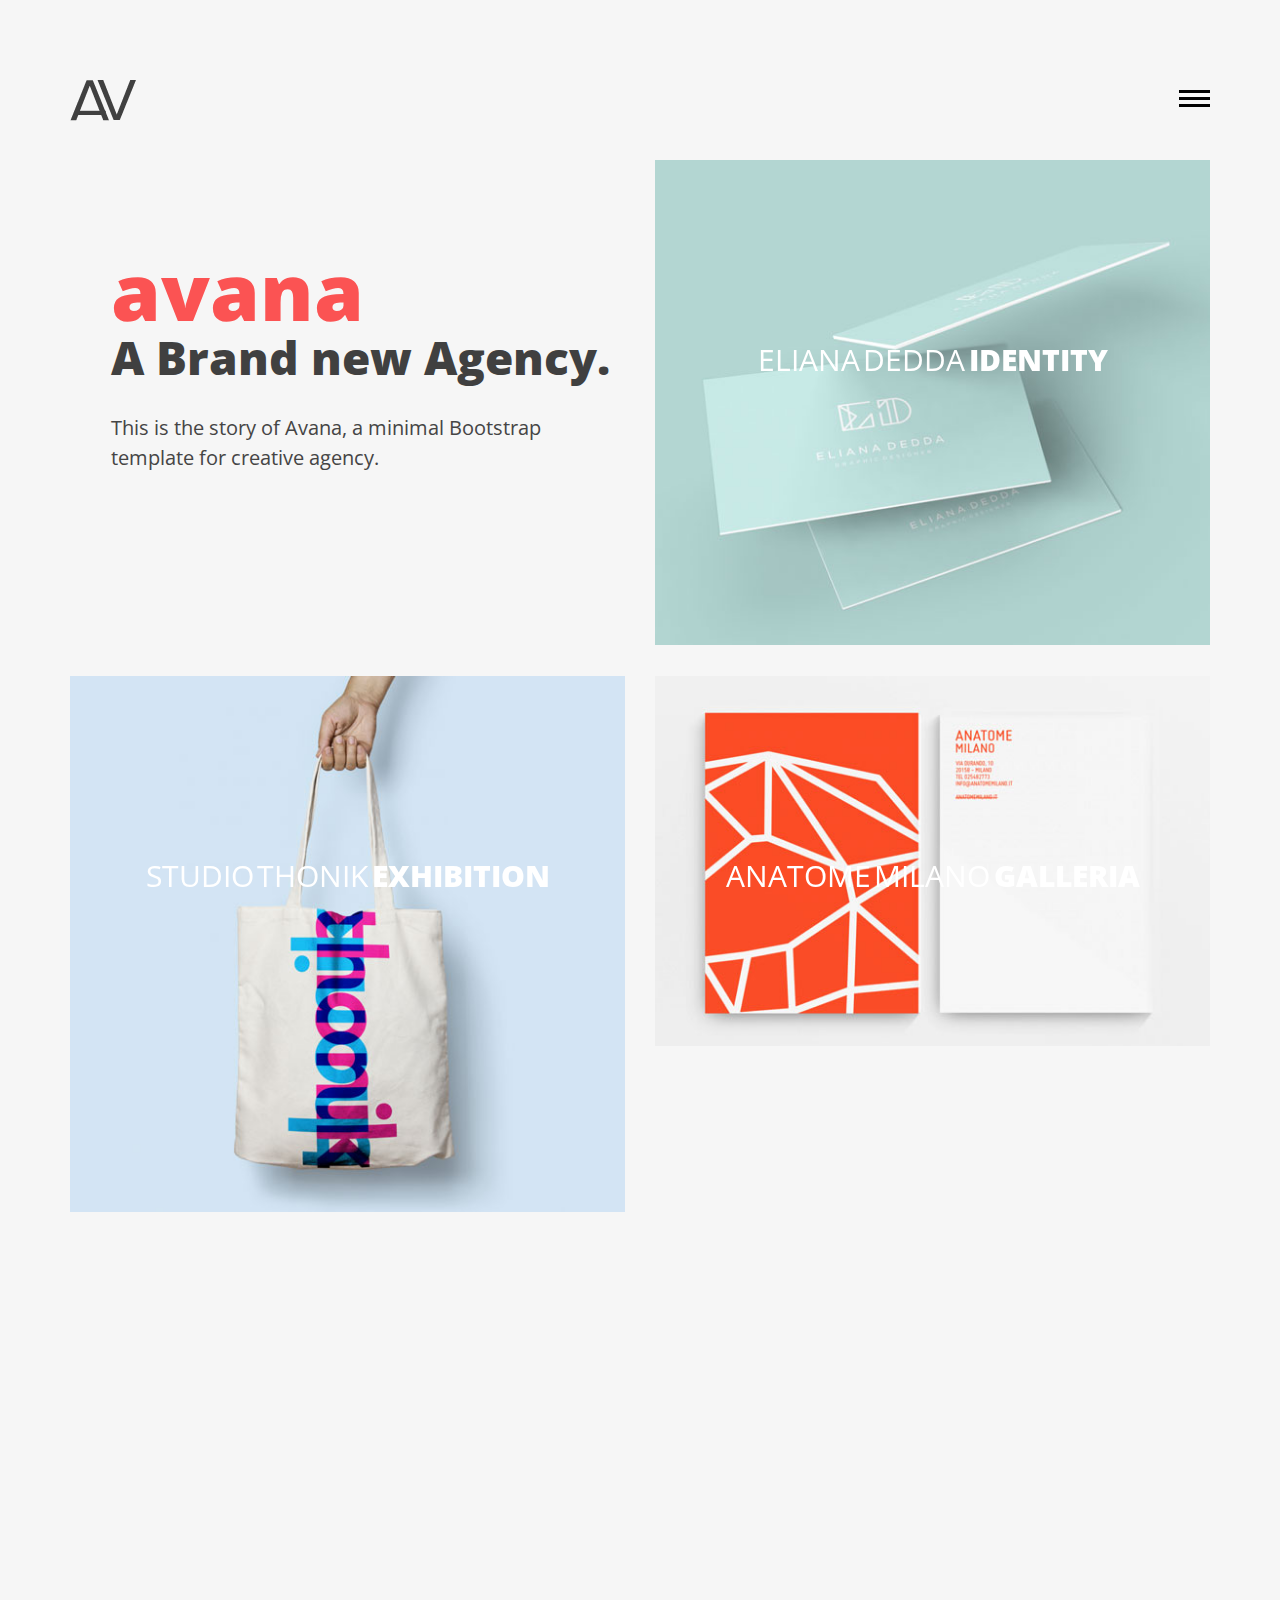
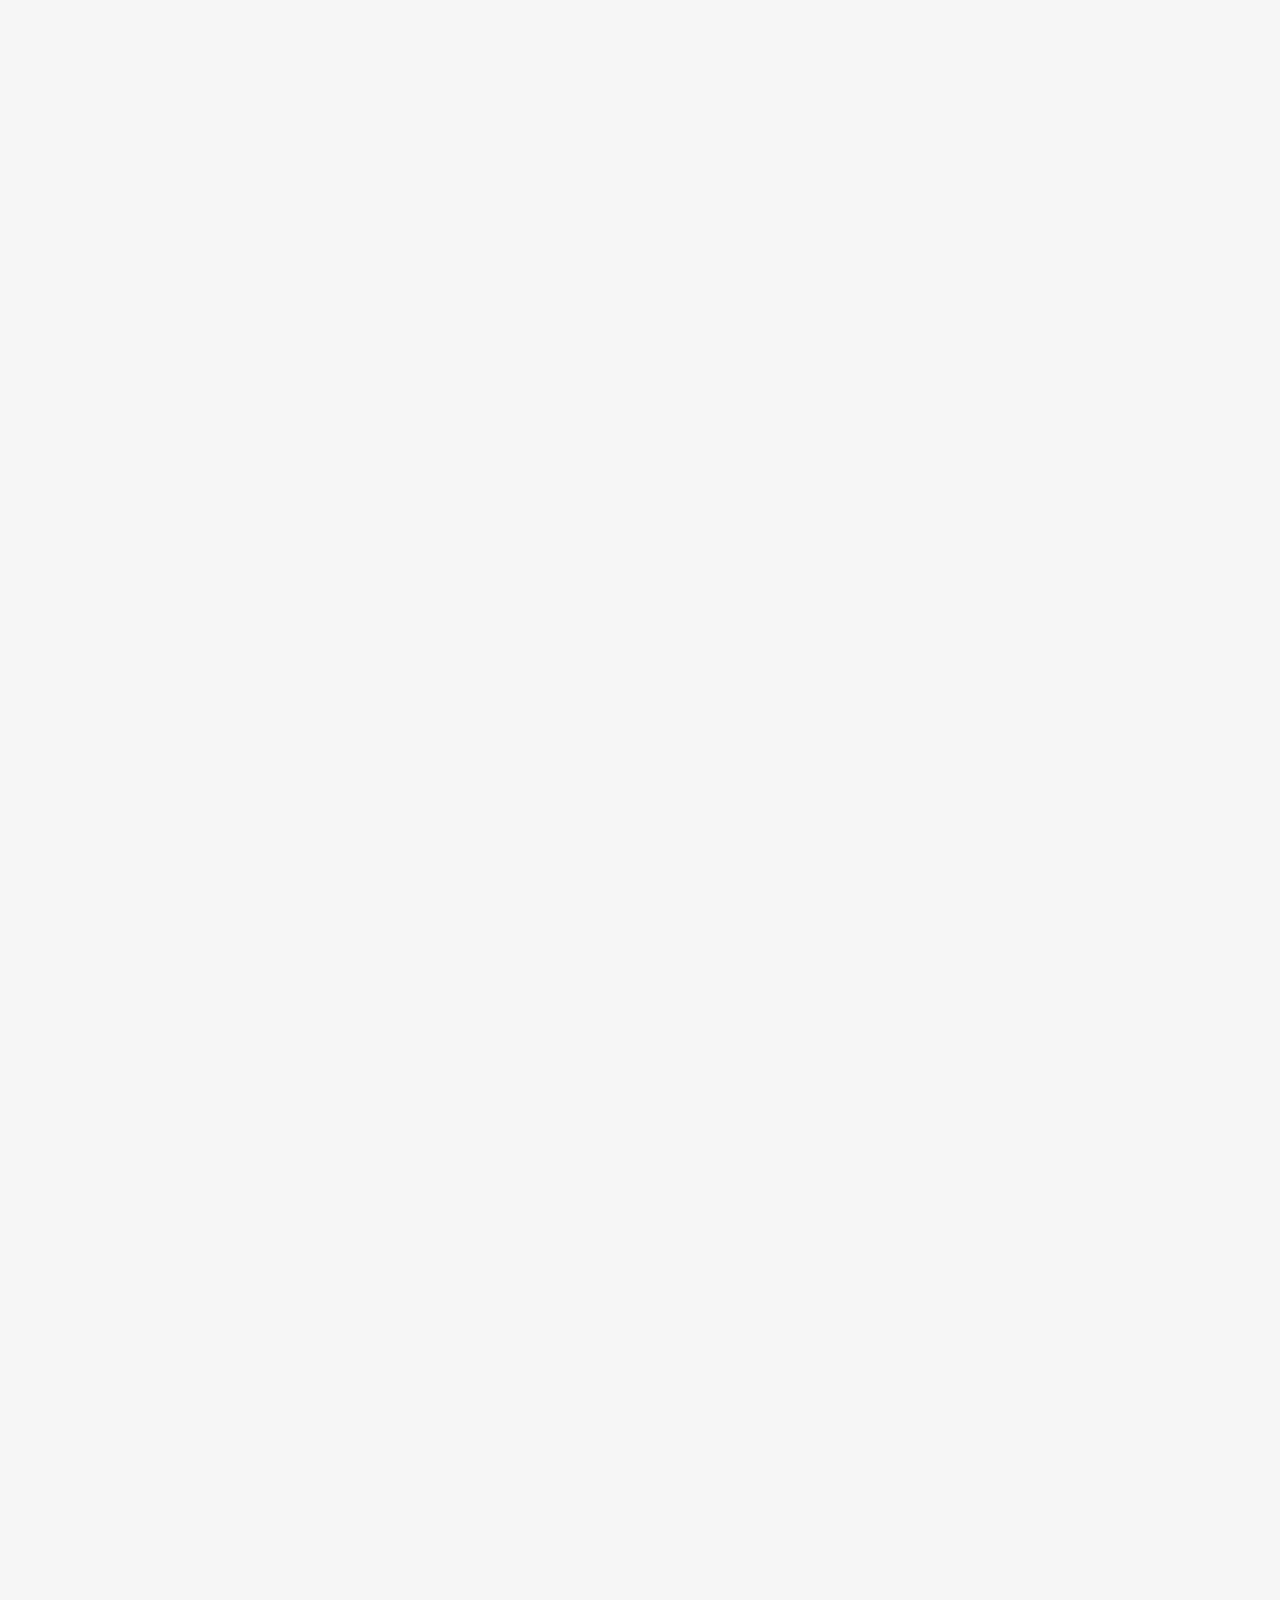
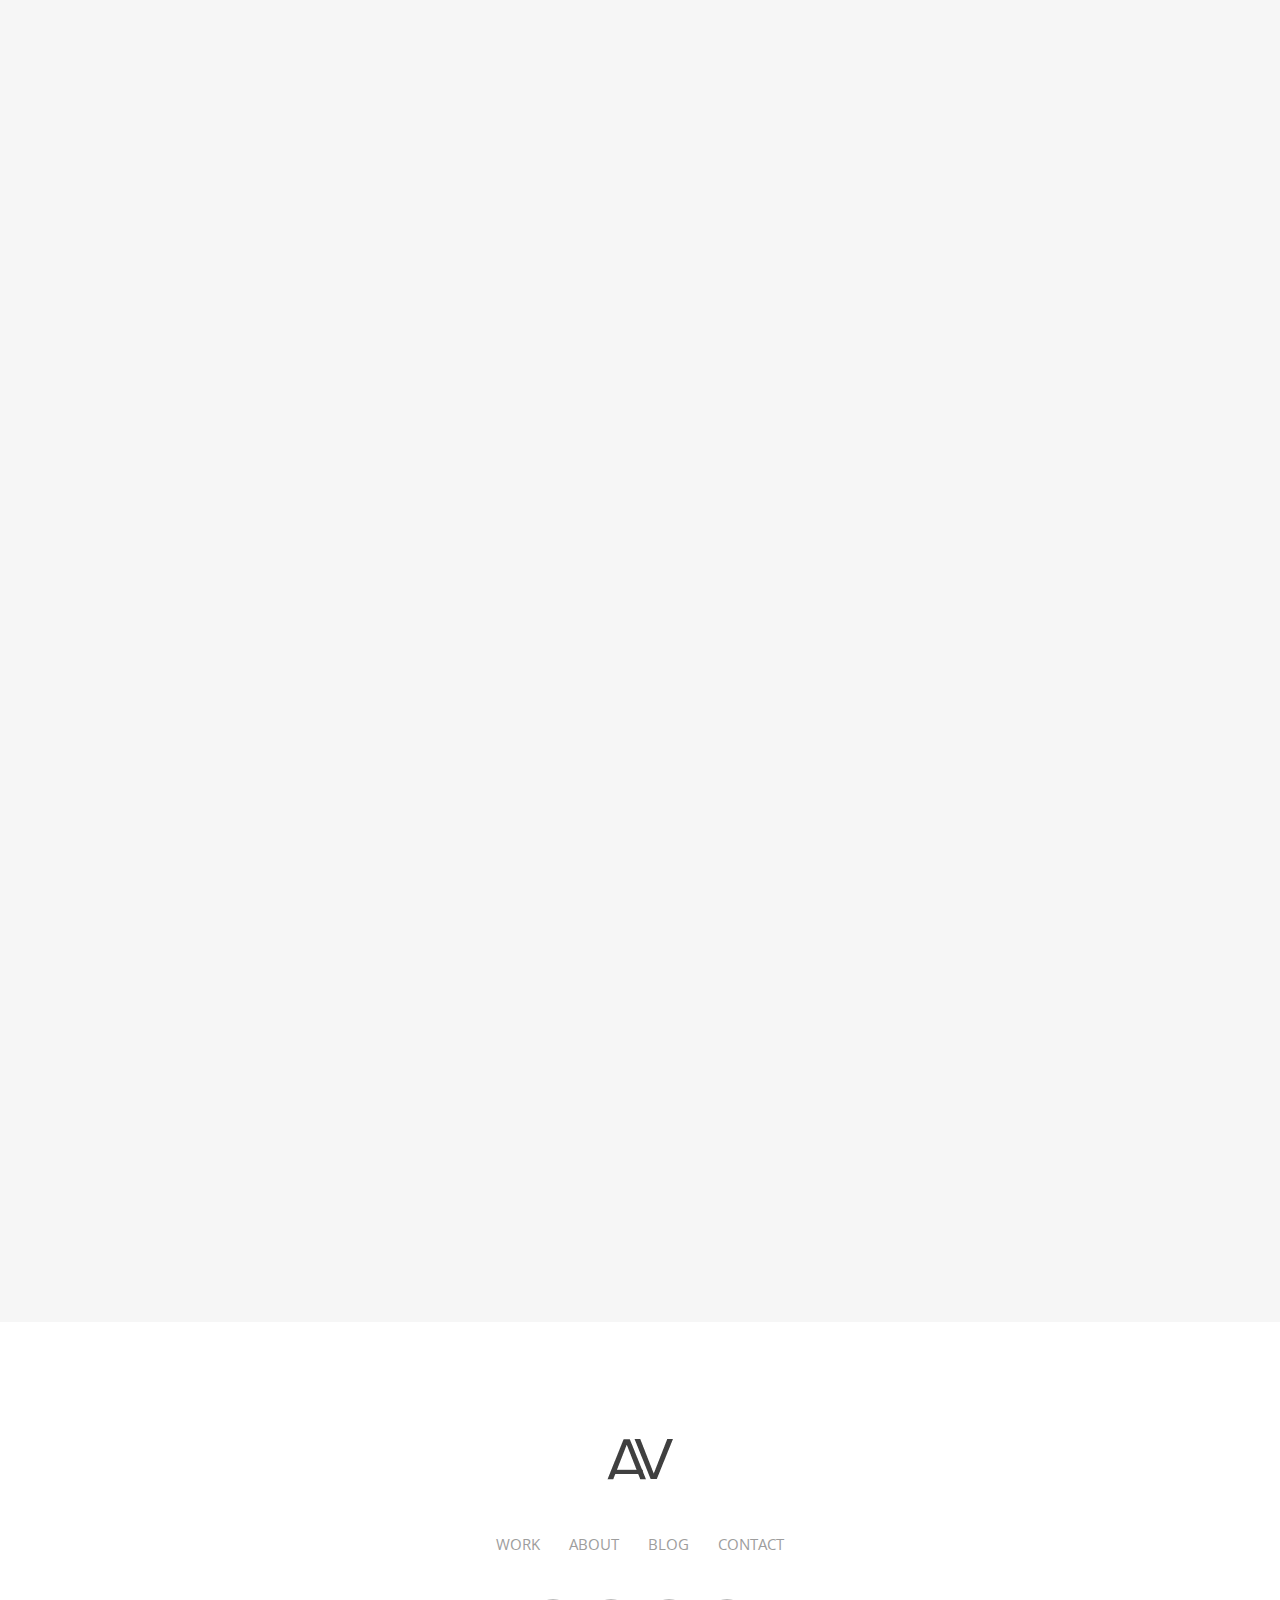
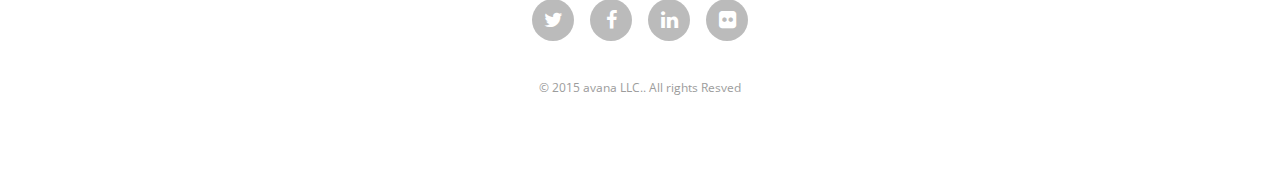
==== index.html @ 3d293314 "revamp step 1" ====
<!DOCTYPE HTML>

 <html>

    <head>

    	<meta name="viewport" content="width=device-width, initial-scale=1, maximum-scale=1" />

        <meta charset="utf-8">

        <!-- Description, Keywords and Author -->

        <meta name="description" content="">

        <meta name="author" content="">

        

        <title>:: avana LLC ::</title>

		<link rel="shortcut icon" href="images/favicon.ico" type="image/x-icon">



        <!-- style -->

        <link href="css/style.css" rel="stylesheet" type="text/css">

        <!-- style -->

        <!-- bootstrap -->

        <link href="css/bootstrap.min.css" rel="stylesheet" type="text/css">

        <!-- responsive -->

        <link href="css/responsive.css" rel="stylesheet" type="text/css">

        <!-- font-awesome -->

        <link href="css/font-awesome.min.css" rel="stylesheet" type="text/css">

        <!-- font-awesome -->

        <link href="css/effects/set2.css" rel="stylesheet" type="text/css">

        <link href="css/effects/normalize.css" rel="stylesheet" type="text/css">

        <link href="css/effects/component.css"  rel="stylesheet" type="text/css" >

	</head>



    <body>

    

    	<!-- header -->

        	<header role="header">

            	<div class="container">

                	<!-- logo -->

                    	<h1>

                        	<a href="index.html" title="Nikitha Koppu"><img src="images/logo.png" title="Nikitha Koppu" alt="Nikitha Koppu"/></a>

                        </h1>

                    <!-- logo -->

                    <!-- nav -->

                    <nav role="header-nav" class="navy">

                        <ul>

                            <li class="nav-active"><a href="index.html" title="Work">Work</a></li>

                            <li><a href="about.html" title="About">About</a></li>

                            <li><a href="blog.html" title="Blog">Blog</a></li>

                            <li><a href="contact.html" title="Contact">Contact</a></li>

                        </ul>

                    </nav>

                    <!-- nav -->

                </div>

            </header>

        <!-- header -->

        <!-- main -->

        <main role="main-home-wrapper" class="container">

        	

            <div class="row">

            

            	<section class="col-xs-12 col-sm-6 col-md-6 col-lg-6 ">

                	<article role="pge-title-content">

                    	<header>

                        	<h2><span>avana</span> A Brand new Agency.</h2>

                        </header>

                        <p>This is the story of Avana, a minimal Bootstrap template for creative agency.</p>

                    </article>

                </section>

                

                <section class="col-xs-12 col-sm-6 col-md-6 col-lg-6 grid">

                	<figure class="effect-oscar">

                    	<img src="images/home-images/image-1.jpg" alt="" class="img-responsive"/>

                        <figcaption>

                        	<h2>Eliana Dedda<span> Identity</span></h2>

							<p>Personal Brand Identity.</p>

							<a href="works-details.html">View more</a>

                        </figcaption>

                    </figure>

                </section>

                

                <div class="clearfix"></div>

                

                <section class="col-xs-12 col-sm-6 col-md-6 col-lg-6 grid">

                	<ul class="grid-lod effect-2" id="grid">

                    	<li>

                        	<figure class="effect-oscar">

                            <img src="images/home-images/image-2.jpg" alt="" class="img-responsive"/>

                            <figcaption>

                            	

                                    <h2>Studio Thonik <span>Exhibition</span></h2>

                                    <p>Project for Thonik, design studio based in Amsterdam</p>

                                    <a href="works-details.html">View more</a>

                                

                            </figcaption>

                        </figure>

                        </li>

                        

                        <li>

                        	<figure class="effect-oscar">

                            <img src="images/home-images/image-4.jpg" alt="" class="img-responsive"/>

                            <figcaption>

                                <h2>A Brand <span>new Agency</span></h2>

                                <p>Over 40,000 customers use our themes to power their</p>

                                <a href="works-details.html">View more</a>

                            </figcaption>

                        </figure>

                        </li>

                        <li>

                        	<figure class="effect-oscar">

                            <img src="images/home-images/image-2.jpg" alt="" class="img-responsive"/>

                             <figcaption>

                                <h2>Studio Thonik <span>Exhibition</span></h2>

                                    <p>Project for Thonik, design studio based in Amsterdam</p>

                                <a href="works-details.html">View more</a>

                            </figcaption>

                        </figure>

                        </li>

                        <li>

                        	<figure class="effect-oscar">

                            <img src="images/home-images/image-4.jpg" alt="" class="img-responsive"/>

                             <figcaption>

                                <h2>A Brand <span>new Agency</span></h2>

                                <p>Over 40,000 customers use our themes to power their</p>

                                <a href="works-details.html">View more</a>

                            </figcaption>

                        </figure>

                        </li>

                        <li>

                        	<figure class="effect-oscar">

                            <img src="images/home-images/image-2.jpg" alt="" class="img-responsive"/>

                             <figcaption>

                                <h2>Studio Thonik <span>Exhibition</span></h2>

                                    <p>Project for Thonik, design studio based in Amsterdam</p>

                                <a href="works-details.html">View more</a>

                            </figcaption>

                        </figure>

                        </li>

                        <li>

                        	<figure class="effect-oscar">

                            <img src="images/home-images/image-4.jpg" alt="" class="img-responsive"/>

                             <figcaption>

                                <h2>A Brand <span>new Agency</span></h2>

                                <p>Over 40,000 customers use our themes to power their</p>

                                <a href="works-details.html">View more</a>

                            </figcaption>

                        </figure>

                        </li>

                        <li>

                        	<figure class="effect-oscar">

                            <img src="images/home-images/image-2.jpg" alt="" class="img-responsive"/>

                             <figcaption>

                                <h2>Studio Thonik <span>Exhibition</span></h2>

                                    <p>Project for Thonik, design studio based in Amsterdam</p>

                                <a href="works-details.html">View more</a>

                            </figcaption>

                        </figure>

                        </li>

                        <li>

                        	<figure class="effect-oscar">

                            <img src="images/home-images/image-4.jpg" alt="" class="img-responsive"/>

                             <figcaption>

                                <h2>A Brand <span>new Agency</span></h2>

                                <p>Over 40,000 customers use our themes to power their</p>

                                <a href="works-details.html">View more</a>

                            </figcaption>

                        </figure>

                        </li>

                    </ul>

                </section>

                

                <section class="col-xs-12 col-sm-6 col-md-6 col-lg-6 grid">

                	<ul class="grid-lod effect-2" id="grid">

                    	<li>

                        	<figure class="effect-oscar">

                            <img src="images/home-images/image-3.jpg" alt="" class="img-responsive"/>

                             <figcaption>

                                <h2>Anatome Milano <span>Galleria</span></h2>

                                <p>Galerie Anatome based in Paris</p>

                                <a href="works-details.html">View more</a>

                            </figcaption>

                        </figure>

                        </li>

                        <li>

                        	<figure class="effect-oscar">

                            <img src="images/home-images/image-5.jpg" alt="" class="img-responsive"/>

                             <figcaption>

                                <h2>A Brand <span>new Agency</span></h2>

                                <p>Over 40,000 customers use our themes to power their</p>

                                <a href="works-details.html">View more</a>

                            </figcaption>

                        </figure>

                        </li>

                        <li>

                        	<figure class="effect-oscar">

                            <img src="images/home-images/image-3.jpg" alt="" class="img-responsive"/>

                             <figcaption>

                                <h2>Anatome Milano <span>Galleria</span></h2>

                                <p>Galerie Anatome based in Paris</p>

                                <a href="works-details.html">View more</a>

                            </figcaption>

                        </figure>

                        </li>

                        <li>

                        	<figure class="effect-oscar">

                            <img src="images/home-images/image-5.jpg" alt="" class="img-responsive"/>

                             <figcaption>

                                <h2>A Brand <span>new Agency</span></h2>

                                <p>Over 40,000 customers use our themes to power their</p>

                                <a href="works-details.html">View more</a>

                            </figcaption>

                        </figure>

                        </li>

                        <li>

                        	<figure class="effect-oscar">

                            <img src="images/home-images/image-3.jpg" alt="" class="img-responsive"/>

                             <figcaption>

                               <h2>Anatome Milano <span>Galleria</span></h2>

                                <p>Galerie Anatome based in Paris</p>

                                <a href="works-details.html">View more</a>

                            </figcaption>

                        </figure>

                        </li>

                        <li>

                             <figure class="effect-oscar">

                                <img src="images/home-images/image-5.jpg" alt="" class="img-responsive"/>

                                 <figcaption>

                                <h2>A Brand <span>new Agency</span></h2>

                                <p>Over 40,000 customers use our themes to power their</p>

                                <a href="works-details.html">View more</a>

                            </figcaption>

                            </figure>

                        </li>

                        <li>

                       	 	<figure class="effect-oscar">

                            <img src="images/home-images/image-3.jpg" alt="" class="img-responsive"/>

                             <figcaption>

                                <h2>Anatome Milano <span>Galleria</span></h2>

                                <p>Galerie Anatome based in Paris</p>

                                <a href="works-details.html">View more</a>

                            </figcaption>

                        </figure>

                        </li>

                        <li>

                        	<figure class="effect-oscar">

                            <img src="images/home-images/image-5.jpg" alt="" class="img-responsive"/>

                             <figcaption>

                                <h2>A Brand <span>new Agency</span></h2>

                                <p>Over 40,000 customers use our themes to power their</p>

                                <a href="works-details.html">View more</a>

                            </figcaption>

                        </figure>

                        </li>

                    </ul>

                </section>

                <div class="clearfix"></div>

            </div>

        </main>

    	<!-- main -->

        <!-- footer -->

        <footer role="footer">

            <!-- logo -->

                <h1>

                    <a href="index.html" title="avana LLC"><img src="images/logo.png" title="avana LLC" alt="avana LLC"/></a>

                </h1>

            <!-- logo -->

            <!-- nav -->

            <nav role="footer-nav">

            	<ul>

                	<li><a href="index.html" title="Work">Work</a></li>

                    <li><a href="about.html" title="About">About</a></li>

                    <li><a href="blog.html" title="Blog">Blog</a></li>

                    <li><a href="contact.html" title="Contact">Contact</a></li>

                </ul>

            </nav>

            <!-- nav -->

            <ul role="social-icons">

            	<li><a href="#"><i class="fa fa-twitter" aria-hidden="true"></i></a></li>

                <li><a href="#"><i class="fa fa-facebook" aria-hidden="true"></i></a></li>

                <li><a href="#"><i class="fa fa-linkedin" aria-hidden="true"></i></a></li>

                <li><a href="#"><i class="fa fa-flickr" aria-hidden="true"></i></a></li>

            </ul>

            <p class="copy-right">&copy; 2015  avana LLC.. All rights Resved</p>

        </footer>

        <!-- footer -->

    

        <!-- jQuery (necessary for Bootstrap's JavaScript plugins) -->

        <script src="js/jquery.min.js" type="text/javascript"></script>

        <!-- custom -->

		<script src="js/nav.js" type="text/javascript"></script>

        <script src="js/custom.js" type="text/javascript"></script>

        <!-- Include all compiled plugins (below), or include individual files as needed -->

        <script src="js/bootstrap.min.js" type="text/javascript"></script>

        <script src="js/effects/masonry.pkgd.min.js"  type="text/javascript"></script>

		<script src="js/effects/imagesloaded.js"  type="text/javascript"></script>

		<script src="js/effects/classie.js"  type="text/javascript"></script>

		<script src="js/effects/AnimOnScroll.js"  type="text/javascript"></script>

        <script src="js/effects/modernizr.custom.js"></script>

        <!-- jquery.countdown -->

        <script src="js/html5shiv.js" type="text/javascript"></script>

    </body>

</html>
---- css/style.css ----
/*

	Theme Name: avana LLC

	Template URI: 

	Description: 

	Author:

	Author URI: 

	License: 

	License URI:

	Version: 1.0

	

	1. Body style

	2. Header

	3. Main

	4. Footer

	5. About

	

*/

@import url(https://fonts.googleapis.com/css?family=Open+Sans:400,300,300italic,400italic,600,600italic,700,700italic,800,800italic);

html {

	-ms-text-size-adjust: 100%;

	-webkit-text-size-adjust: 100%;

}

*, *:before, *:after {

	-webkit-box-sizing: border-box;

	-moz-box-sizing: border-box;

	box-sizing: border-box;

}

input, textarea {

	-webkit-appearance: none;

	-webkit-border-radius: 0;

}

button, html input[type="button"],/* 1 */ input[type="reset"], input[type="submit"] {

	-webkit-appearance: button;

	cursor: pointer;

 *overflow:visible;

}

body, img,.commentys-form input[type="text"],.commentys-form input[type="email"],.commentys-form input[type="url"],.commentys-form textarea {

	transition: all .2s linear;

	-o-transition: all .2s linear;

	-moz-transition: all .2s linear;

	-webkit-transition: all .2s linear;

}

html, body, div, span, object, iframe, h1, h2, h3, h4, h5, h6, p, blockquote, pre, abbr, address, cite, code, del, dfn, em, img, ins, kbd, q, samp, small, strong, sub, sup, var, b, i, dl, dt, dd, ol, ul, li, fieldset, form, label, legend, table, caption, tbody, tfoot, thead, tr, th, td, article, aside, canvas, details, figcaption, figure, footer, header, hgroup, menu, nav, section, summary, time, mark, audio, video, input, main {

	-webkit-box-sizing: border-box;

	-moz-box-sizing: border-box;

	box-sizing: border-box;

	margin: 0;

	padding: 0;

	vertical-align: baseline;

	border: 0;

	outline: 0;

}

article, aside, details, figcaption, figure, footer, header, hgroup, menu, nav, section, img, main {

	display: block

}

audio, canvas, video {

	display: inline-block;

 *display:inline;

 *zoom:1

}

blockquote:before, blockquote:after, q:before, q:after {

	content: '';

	content: none;

}

.clear {

	clear: both;

	line-height: 0;

	height: 0;

}

a {

	text-decoration: none;

	outline: none;

	color: #010101;

	transition-delay: 0s;

	transition-duration: 0.6s;

	transition-property: all;

	transition-timing-function: ease;

}

a:focus, img:focus, button:focus, .btn:focus {outline: none;}

::-moz-selection {background-color:#fb5353;color:#fff;text-shadow:none;}

::selection {background-color: #fb5353;color: #fff;text-shadow: none;}

@font-face {font-family: 'Open Sans', sans-serif;}

/*===== Header ===*/

header[role="header"]{ padding-top:80px; padding-bottom:39px}

header[role="header"] h1{ padding:0; margin:0}

header[role="header"] h1 > a{ max-width:66px; display:block; float:left}

header[role="header"] nav{ padding-top:10px;transition-delay: 0s;

transition-duration: 0.6s;transition-property: all;transition-timing-function: ease;}

header[role="header"] nav ul{ display:none; position: fixed; z-index:60; text-align:center; width:100%; height:100%; top:0; left:0; right:0; background-color:rgba(255,255,255,0.8); padding:0; margin:0; padding-top:199px;}

header[role="header"] nav ul > li{ font-weight:800; font-size:42px; display:block}

header[role="header"] nav ul > li > a{ display:block; line-height:72px; color:#404040}

header[role="header"] nav ul > li:hover a,header[role="header"] nav ul > li.nav-active a{ text-decoration:none; color:#fb5353}

header[role="header"] nav #menu-button {width: 31px;font-size: 0;float: right;height: 19px;position: relative; z-index:70;

-webkit-transform: rotate(0deg);-moz-transform: rotate(0deg);-o-transform: rotate(0deg);transform: rotate(0deg);-webkit-transition: .5s ease-in-out;-moz-transition: .5s ease-in-out;-o-transition: .5s ease-in-out;transition: .5s ease-in-out;cursor: pointer;}

header[role="header"] nav #menu-button span {display: block;position: absolute;z-index: 60;height: 3px;

width: 100%;background: #111111;opacity: 1;left: 0;

-webkit-transform: rotate(0deg);-moz-transform: rotate(0deg);-o-transform: rotate(0deg);

transform: rotate(0deg);-webkit-transition: .25s ease-in-out;-moz-transition: .25s ease-in-out;-o-transition: .25s ease-in-out;transition: .25s ease-in-out;}

header[role="header"] nav #menu-button span {background: #010101;}

header[role="header"] nav #menu-button span:nth-child(1) {top:0px;}

header[role="header"] nav #menu-button span:nth-child(2) {top:7px;}

header[role="header"] nav #menu-button span:nth-child(3) {top:14px;}

header[role="header"] nav #menu-button.open span:nth-child(1) {top: 10px;

-webkit-transform: rotate(135deg);-moz-transform: rotate(135deg);-o-transform: rotate(135deg);transform: rotate(135deg);}

header[role="header"] nav #menu-button.open span:nth-child(2) {opacity: 0;left: -60px;}

header[role="header"] nav #menu-button.open span:nth-child(3) {top: 10px;

-webkit-transform: rotate(-135deg);-moz-transform: rotate(-135deg);-o-transform: rotate(-135deg);transform: rotate(-135deg);}

/*===== main ===*/

main[role="main-home-wrapper"],main[role="main-inner-wrapper"] { padding-bottom:90px}

main[role="main-home-wrapper"] article[role="pge-title-content"],main[role="main-inner-wrapper"] article[role="pge-title-content"]{ padding-left:41px}

main[role="main-home-wrapper"] article[role="pge-title-content"] header,main[role="main-inner-wrapper"] article[role="pge-title-content"] header{ padding-bottom:19px; padding-top:83px}

main[role="main-home-wrapper"] article[role="pge-title-content"] header h2,main[role="main-inner-wrapper"] article[role="pge-title-content"] header h2{ font-size:46px; line-height:53px; color:#404040; font-weight:800}

main[role="main-home-wrapper"] article[role="pge-title-content"] header h2 span,main[role="main-inner-wrapper"] article[role="pge-title-content"] header h2 span{ display:block; font-size:80px; color:#fb5353; padding-bottom:15px}

main[role="main-home-wrapper"] article[role="pge-title-content"] p,main[role="main-inner-wrapper"] article[role="pge-title-content"] p{ font-size:20px; line-height:30px; color:#454545}

/*===== footer ===*/

footer[role="footer"]{ background-color:#FFF; padding-top:100px; padding-bottom:77px}

footer[role="footer"] > h1 a{ margin:0 auto; display:block; max-width:66px;}

footer[role="footer"] nav{ padding-top:37px; padding-bottom:43px}

footer[role="footer"] nav > ul{ text-align:center; padding:0; margin:0}

footer[role="footer"] nav > ul > li{ display: inline-block; text-transform:uppercase; font-size:15px; margin:0 13px}

footer[role="footer"] nav > ul > li > a{ color:#9d9d9d}

footer[role="footer"] nav > ul > li:hover a{ text-decoration:none; color:#fb5353}

footer[role="footer"] ul[role="social-icons"]{ padding:0; margin:0; text-align:center; padding-bottom:40px;}

footer[role="footer"] ul[role="social-icons"] > li{ display: inline-block; margin:0 6.5px}

footer[role="footer"] ul[role="social-icons"] > li > a{ display:block; width:42px; height:42px; background-color:#bbbbbb; color:#FFF; line-height:42px; font-size:20px; border-radius:100%; text-align:center}

footer[role="footer"] ul[role="social-icons"] > li:hover a{ background-color:#fb5353}

footer[role="footer"] .copy-right{ text-align:center; display:block; font-size:12px; line-height:13px; color:#9c9c9c}

/*===== About ===*/

main[role="main-inner-wrapper"] .about-content{ background-color:#fb5353; padding-top:57px; padding-left:70px; padding-right:67px; padding-bottom:58px}

main[role="main-inner-wrapper"] .about-content p{ font-size:17px; line-height:30px; color:#FFF; padding-bottom:20px}

main[role="main-inner-wrapper"] .thumbnails-pan{ padding-top:30px}

main[role="main-inner-wrapper"] .thumbnails-pan section figure{ background-color:#FFF; position:relative; overflow:hidden; cursor:pointer}

main[role="main-inner-wrapper"] .thumbnails-pan section figure,main[role="main-inner-wrapper"] .thumbnails-pan section figure, img,main[role="main-inner-wrapper"] .thumbnails-pan section figure figcaption,section.blog-content figure,section.blog-content figure img,section.blog-content  article{transition-delay: 0s;transition-duration: 0.6s;transition-property: all;transition-timing-function: ease;}

main[role="main-inner-wrapper"] .thumbnails-pan section figure figcaption{ position:absolute; bottom:-50%; left:0; right:0; background-color:#fb5353; margin:0 69px; text-align:center; color:#FFF; padding-top:16px; padding-bottom:27px}

main[role="main-inner-wrapper"] .thumbnails-pan section figure figcaption h3{ font-size:21px; line-height:22px; font-weight:300}

main[role="main-inner-wrapper"] .thumbnails-pan section figure figcaption h5{ text-transform:uppercase; font-size:13px; line-height:14px; font-weight:bold}

main[role="main-inner-wrapper"] .thumbnails-pan section figure:hover,section.blog-content:hover article{ background-color:#fb5353; color:#FFF}

main[role="main-inner-wrapper"] .thumbnails-pan section figure:hover img,section.blog-content:hover figure img{-webkit-transform: scale3d(1.08,1.08,2);transform: scale3d(1.08,1.08,2); opacity:0.5}

main[role="main-inner-wrapper"] .thumbnails-pan section figure:hover figcaption{ bottom:0;}

/*===== Blog ===*/

article[role="pge-title-content"].blog-header{ padding-bottom:218px}

section.blog-content{ margin-bottom:29px}

section.blog-content figure{ overflow:hidden; position:relative;background-color: rgba(255,255,255,0.4); cursor:pointer}

section.blog-content figure .post-date{ text-align:center; color:#FFF; font-weight:800; font-size:14px; line-height:18px; text-transform:uppercase; display:block; background-color:#fb5353; width:130px; height:130px; position:absolute; left:0; top:0; padding-top:41px; z-index:50}

section.blog-content figure .post-date span{ font-size:50px; line-height:35px; display:block}

section.blog-content  article{ font-size:21px; line-height:30px; color:#FFF;  font-weight:800; color:#343434; padding-left:42px; padding-top:33px; padding-bottom:31px;}

section.blog-content:hover figure img{ opacity:0.5}

/*===== Contact ===*/

article[role="pge-title-content"].contact-header{ padding-bottom:218px}

article[role="pge-title-content"].contact-header p a{ color:#343434; padding-right:34px}

article[role="pge-title-content"].contact-header p a:hover{color:#fb5353; text-decoration:none}

.demo-wrapper {width: 100%;margin: 0 auto;height:499px;}

#surabaya {width: 100%;height: 100%;}

.error_message{ color:#e84d49}

#success_page h3,#success_page p{color:#60ca6f }

.contat-from-wrapper{ padding:0 69px; margin-top:108px}

.contat-from-wrapper input[type="text"],.contat-from-wrapper input[type="email"],.contat-from-wrapper textarea{ width:100%; display:block; outline:none; border-bottom:1px solid #bbbbbb; background-color:inherit; color:#404040; font-size:21px; line-height:23px; padding-bottom:24px}

.contat-from-wrapper input[type="text"]:focus,.contat-from-wrapper input[type="email"]:focus,.contat-from-wrapper textarea:focus{ border-bottom-color:#9f9e9e}

.contat-from-wrapper form ::-webkit-input-placeholder { color:#404040; }

.contat-from-wrapper form ::-moz-placeholder { color:#404040; } /* firefox 19+ */

.contat-from-wrapper form :-ms-input-placeholder { color:#404040; } /* ie */

.contat-from-wrapper form input:-moz-placeholder { color:#404040; }

.contat-from-wrapper textarea{ border-bottom:1px solid #bbbbbb; border-left:none; border-right:none; border-top:none; height:77px; margin-top:56px}

.contat-from-wrapper input[type="submit"]{ display:block; border:none; outline:none; width:200px; line-height:60px; text-transform:uppercase; font-size:21px; color:#FFF; font-weight:800; letter-spacing:2px; background-color:#e84d49; margin:41px auto; margin-bottom:0}

.contat-from-wrapper input[type="submit"]:hover{background-color:#f8524e}

/*== Work Details ==*/

.work-details,.blog-details{ padding:0 69px; margin-top:73px}

.work-details header h2{ color:#343434; font-size:36px; font-weight:800}

.work-details header a{ display:inline-block; color:#fb5353; font-size:18px;font-weight:800;padding-top:3px}

.work-details header a i{ color:#0d0d0d; padding-left:10px}

.work-details header a:hover{ color:#0d0d0d; text-decoration:none}

.work-details header a:hover i{ color:#fb5353}

.work-details p{ font-size:16px; color:#666666; line-height:30px; margin-bottom:20px; font-weight:300}

.work-details p strong{ font-weight:800}

.work-images{ margin-top:46px}

.work-images li{ margin-bottom:50px}

/*== Blog Details ==*/

.bog-header { padding-bottom:62px}

.bog-header h3,.comments-pan h3,.commentys-form h4{ color:#404040;font-weight:800; padding-bottom:24px; display:block}

.bog-header h3 span{ color:#fb5353}

.bog-header h2{ font-size:36px; font-weight:normal}

.blog-details .enter-content{ margin-top:62px}

.blog-details .enter-content p{ font-size:16px; line-height:30px; font-weight:300; margin-bottom:23px}

.comments-pan{border-top:2px solid #dedede; padding-top:15px}

.comments-pan h3{border-bottom:2px solid #dedede; padding-bottom:34px; margin-bottom:52px}

.comments-reply,.reply-pan{ padding:0; margin:0; list-style:none}

.comments-reply li{ display:block; border-bottom:2px solid #dedede; overflow:hidden; padding-bottom:51px; margin-bottom:39px}

.comments-reply li figure{ float:left; width:70px; background-color:#000}

.comments-reply li section{ float:left; padding-left:30px; font-size:16px; line-height:30px; font-weight:300; color:#343434;width: 92%;}

.comments-reply li section .date-pan{ font-size:14px; line-height:18px; padding-bottom:25px}

.comments-reply li section h4{font-weight:800; color:#404040; font-size:21px; margin-bottom:6px; margin-top:0}

.comments-reply li section h4 a{ font-size:16px; color:#fb5353;font-weight:400; display:inline-block; padding-left:20px}

.reply-pan{ clear:both; display:block; margin-left:100px;padding-top:39px }

.reply-pan li{ border-bottom:none;border-top:2px solid #dedede; padding-bottom:0; margin-bottom:0;padding-top:38px;}

.commentys-form h4{ font-size:24px}

.commentys-form form{ margin-top:30px}

.commentys-form input[type="text"],.commentys-form input[type="email"],.commentys-form input[type="url"],.commentys-form textarea{ font-size:21px; line-height:22px; color:#404040; padding-bottom:26px; border-bottom:2px solid #bbbbbb; width:100%; display:block; border-left:none; border-right:none; border-top:none; background-color:transparent; outline:none}

.commentys-form textarea{ margin-top:57px}

.commentys-form input[type="text"]:focus,.commentys-form input[type="email"]:focus,.commentys-form input[type="url"]:focus,.commentys-form textarea:focus{ border-bottom-color:#000}

.commentys-form input[type="button"]{ padding:0 36px; text-transform:uppercase; display:inline-block; font-size:21px; line-height:60px; color:#FFF; font-weight: bold; text-align:center; border:none; outline:none; background-color:#fb5353; margin-top:50px}

.commentys-form input[type="button"]:hover{ background-color:#ff5c5c}
---- css/responsive.css ----
/* md */
@media (min-width: 992px) and (max-width: 1199px) {
	.comments-reply li section{ width:88%}
}
/* sm */
@media (min-width: 768px) and (max-width: 991px) {
	header[role="header"]{ padding:8% 0;}
	header[role="header"] nav ul{ padding-top:10%}
	main[role="main-home-wrapper"] article[role="pge-title-content"],main[role="main-inner-wrapper"] article[role="pge-title-content"]{ padding-left:0}
	main[role="main-home-wrapper"] article[role="pge-title-content"] header,main[role="main-inner-wrapper"] article[role="pge-title-content"] header{ padding-top:0}
	main[role="main-home-wrapper"] article[role="pge-title-content"] header h2,main[role="main-inner-wrapper"] article[role="pge-title-content"] header h2{ font-size:34px}
	main[role="main-home-wrapper"] article p br{ display:none}
	footer[role="footer"]{ padding:30px 0}
	footer[role="footer"] nav{ padding:15px 0}
	main[role="main-inner-wrapper"] .about-content{ padding:5%}
	main[role="main-inner-wrapper"] .thumbnails-pan section figure figcaption{ margin:0 10%}
	section.blog-content figure .post-date{ padding-top:20px; height:100px; width:100px}
	article.contact-header[role="pge-title-content"] p a{padding-right:10px}
	.contat-from-wrapper{ margin-top:10px; padding:0 15px}
	.grid-lod li{ width:100% !important; position:static !important; display:inline-block}
	.grid-lod li img{ width:100%}
	.work-details,.blog-details{ padding:0; margin-top:0}
	.comments-reply li section{ width:88%}
}
/* xs */
@media (max-width: 767px) {
	header[role="header"]{ padding:8% 0;}
	header[role="header"] nav ul{ padding-top:10%}
	header[role="header"] nav ul > li{ font-size:30px}
	header[role="header"] nav ul > li > a{ line-height:55px}
	main[role="main-home-wrapper"] article[role="pge-title-content"],main[role="main-inner-wrapper"] article[role="pge-title-content"]{ padding-left:0}
	main[role="main-home-wrapper"] article[role="pge-title-content"] header,main[role="main-inner-wrapper"] article[role="pge-title-content"] header{ padding-top:10px}
	main[role="main-home-wrapper"] article[role="pge-title-content"] header h2,main[role="main-inner-wrapper"] article[role="pge-title-content"] header h2{ font-size:47px}
	main[role="main-home-wrapper"] article[role="pge-title-content"] header h2 span, main[role="main-inner-wrapper"] article[role="pge-title-content"] header h2 span{ font-size:60px;}
	main[role="main-home-wrapper"] article{ padding-bottom:30px}
	main[role="main-home-wrapper"] article p br{ display:none}
	footer[role="footer"]{ padding:40px 0}
	footer[role="footer"] nav{ padding:15px 0}
	main[role="main-inner-wrapper"] .about-content{ padding:5%}
	main[role="main-inner-wrapper"] .thumbnails-pan section figure{ margin-bottom:20px}
	article[role="pge-title-content"].blog-header,article[role="pge-title-content"].contact-header{ padding-bottom:30px}
	section.blog-content figure .post-date{ padding-top:20px; height:100px; width:100px}
	section.blog-content article{ padding:2% 5%; font-size:18px; line-height:24px;font-family: 'proxima_nova_cn_rgregular';}
	article.contact-header[role="pge-title-content"] p a{ font-size:18px; padding-right:10px}
	.contat-from-wrapper{ margin-top:10px; padding:0 15px}
	.contat-from-wrapper input[type="text"], .contat-from-wrapper input[type="email"]{ margin-bottom:20px}
	.contat-from-wrapper textarea{ margin-top:0}
	.work-details,.blog-details{ padding:0; margin-top:0}
	.work-images{ margin-top:0}
	.work-images li{ margin-bottom:0; width:100%}
	.work-images li figcaption h2{ font-size:18px;}
	.grid-lod li{ width:100% !important; position:static !important}
	.bog-header h3, .comments-pan h3, .commentys-form h4{ padding-bottom:0}
	.bog-header h2{ font-size:18px; line-height:26px}
	.bog-header{ padding-bottom:20px}
	.blog-details .enter-content{ margin-top:10px}
	.blog-details .enter-content p,.comments-reply li section{ font-size:14px; line-height:26px}
	.comments-pan h3{ padding-bottom:20px; margin-top:0}
	.comments-reply li section{ float:none; width:auto; padding-left:0}
	.comments-reply li figure{ margin-right:20px}
	.reply-pan{ margin-left:20px}
	.commentys-form input[type="text"], .commentys-form input[type="email"], .commentys-form input[type="url"], .commentys-form textarea{ margin-bottom:20px}
	.commentys-form textarea{ margin-top:0; margin-bottom:0}
	
}
---- css/effects/set2.css ----
.grid {

	position: relative;

	list-style: none; overflow:hidden; 

	text-align: center;

}



/* Common style */

.grid figure {

	position: relative;margin-bottom:31px;

	overflow: hidden;

	min-width: 100%;

	max-width: 100%;

	width:100%;

	height: 100%; min-height:100%;

	background: #3085a3;

	text-align: center;

	cursor: pointer;

}



.grid figure img {

	position: relative;

	display: block;

	min-height: 100%;

	max-width: 100%;

	opacity: 0.8;

}



.grid figure figcaption {

	padding:0;

	color: #fff;

	text-transform: uppercase;

	font-size: 1.25em;

	-webkit-backface-visibility: hidden;

	backface-visibility: hidden;

	line-height:100%;

}

.grid figure figcaption header a{}

.grid figure figcaption::before,

.grid figure figcaption::after {

	pointer-events: none;

}



.grid figure figcaption,

.grid figure figcaption > a {

	position: absolute;

	top: 0;

	left: 0;

	width: 100%;

	height: 100%;

}



/* Anchor will cover the whole item by default */

/* For some effects it will show as a button */

.grid figure figcaption > a {

	z-index: 1000;

	text-indent: 200%;

	white-space: nowrap;

	font-size: 0;

	opacity: 0;

}



.grid figure h2 {

	word-spacing: -0.15em;

	font-weight:400; color:#FFF;

}



.grid figure h2 span {

	font-weight: 800;

}



.grid figure h2,

.grid figure p {

	margin: 0;

}



.grid figure p {

	letter-spacing: 1px;

	font-size:16px; line-height:22px;

}





/* Individual effects */




/*---------------*/

/***** Oscar *****/

/*---------------*/



figure.effect-oscar {

	/*background: -webkit-linear-gradient(45deg, #22682a 0%, #9b4a1b 40%, #3a342a 100%);

	background: linear-gradient(45deg, #22682a 0%,#9b4a1b 40%,#3a342a 100%);*/

	background-color:#fb5353;

}



figure.effect-oscar img {

	opacity: 1;

	-webkit-transition: opacity 0.35s;

	transition: opacity 0.35s;

}



figure.effect-oscar figcaption {

	padding: 4em;

	background-color: rgba(58,52,42,0);

	-webkit-transition: background-color 0.35s;

	transition: background-color 0.35s;

}



figure.effect-oscar figcaption::before {

	position: absolute;

	top: 30px;

	right: 30px;

	bottom: 30px;

	left: 30px;

	border: 1px solid #fff;

	content: '';

}



figure.effect-oscar h2 {

font-weight:400;	margin: 20% 0 10px 0;

	-webkit-transition: -webkit-transform 0.35s;

	transition: transform 0.35s;

	-webkit-transform: translate3d(0,100%,0);

	transform: translate3d(0,100%,0);

}

figure.effect-oscar h2 span{

	font-weight:800

}

figure.effect-oscar figcaption::before,

figure.effect-oscar p {

	font-weight:400;

	opacity: 0;

	-webkit-transition: opacity 0.35s, -webkit-transform 0.35s;

	transition: opacity 0.35s, transform 0.35s;

	-webkit-transform: scale(0);

	transform: scale(0);

}



figure.effect-oscar:hover h2 {

	-webkit-transform: translate3d(0,0,0);

	transform: translate3d(0,0,0);

}



figure.effect-oscar:hover figcaption::before,

figure.effect-oscar:hover p {

	opacity: 1;

	-webkit-transform: scale(1);

	transform: scale(1);

}



figure.effect-oscar:hover figcaption {

	background-color: rgba(58,52,42,0);

}



figure.effect-oscar:hover img {

	opacity: 0.4;

}



@media screen and (max-width: 50em) {

	.content {

		padding: 0 10px;

		text-align: center;

	}

	.grid figure {

		display: inline-block;

		float: none;

		margin: 10px auto;

		width: 100%;

	}

}

@media (min-width: 768px) and (max-width: 991px) {

	figure.effect-oscar figcaption::before{ left:10px; right:10px; top:10px; bottom:10px;}

	figure.effect-oscar figcaption{ padding:0em}

	figure.effect-oscar h2{ font-size:20px;}

	figure.effect-oscar p{ font-size:13px;  padding:2%; display:block; width:90%; margin:0 auto;}

}



@media (max-width: 767px) {

	figure.effect-oscar figcaption::before{ left:10px; right:10px; top:10px; bottom:10px;}

	figure.effect-oscar figcaption{ padding:0em}

	figure.effect-oscar h2{ font-size:15px;}

	figure.effect-oscar p{ font-size:13px;  padding:2%; display:block; width:90%; margin:0 auto;}

}
---- css/effects/component.css ----
.grid-lod {
	/*max-width: 69em;
	list-style: none;
	margin: 30px auto;
	padding: 0;*/
}

.grid-lod li {
	display: block;
/*	float: left;
	padding: 7px;
	width: 33%;*/
	opacity: 0;
}

.grid-lod li.shown,
.no-js .grid-lod li,
.no-cssanimations .grid-lod li {
	opacity: 1;
}

.grid-lod li a,
.grid-lod li img {
	outline: none;
	border: none;
	display: block;
	max-width: 100%;
}

/* Effect 1: opacity */
.grid-lod.effect-1 li.animate {
	-webkit-animation: fadeIn 0.65s ease forwards;
	animation: fadeIn 0.65s ease forwards;
}

@-webkit-keyframes fadeIn {
	0% { }
	100% { opacity: 1; }
}

@keyframes fadeIn {
	0% { }
	100% { opacity: 1; }
}

/* Effect 2: Move Up */
.grid-lod.effect-2 li.animate {
	-webkit-transform: translateY(200px);
	transform: translateY(200px);
	-webkit-animation: moveUp 0.65s ease forwards;
	animation: moveUp 0.65s ease forwards;
}

@-webkit-keyframes moveUp {
	0% { }
	100% { -webkit-transform: translateY(0); opacity: 1; }
}

@keyframes moveUp {
	0% { }
	100% { -webkit-transform: translateY(0); transform: translateY(0); opacity: 1; }
}

/* Effect 3: Scale up */
.grid-lod.effect-3 li.animate {
	-webkit-transform: scale(0.6);
	transform: scale(0.6);
	-webkit-animation: scaleUp 0.65s ease-in-out forwards;
	animation: scaleUp 0.65s ease-in-out forwards;
}

@-webkit-keyframes scaleUp {
	0% { }
	100% { -webkit-transform: scale(1); opacity: 1; }
}

@keyframes scaleUp {
	0% { }
	100% { -webkit-transform: scale(1); transform: scale(1); opacity: 1; }
}

/* Effect 4: fall perspective */
.grid-lod.effect-4 {
	-webkit-perspective: 1300px;
	perspective: 1300px;
}

.grid-lod.effect-4 li.animate {
	-webkit-transform-style: preserve-3d;
	transform-style: preserve-3d;
	-webkit-transform: translateZ(400px) translateY(300px) rotateX(-90deg);
	transform: translateZ(400px) translateY(300px) rotateX(-90deg);
	-webkit-animation: fallPerspective .8s ease-in-out forwards;
	animation: fallPerspective .8s ease-in-out forwards;
}

@-webkit-keyframes fallPerspective {
	0% { }
	100% { -webkit-transform: translateZ(0px) translateY(0px) rotateX(0deg); opacity: 1; }
}

@keyframes fallPerspective {
	0% { }
	100% { -webkit-transform: translateZ(0px) translateY(0px) rotateX(0deg); transform: translateZ(0px) translateY(0px) rotateX(0deg); opacity: 1; }
}

/* Effect 5: fly (based on http://lab.hakim.se/scroll-effects/ by @hakimel) */
.grid-lod.effect-5 {
	-webkit-perspective: 1300px;
	perspective: 1300px;
}

.grid-lod.effect-5 li.animate {
	-webkit-transform-style: preserve-3d;
	transform-style: preserve-3d;
	-webkit-transform-origin: 50% 50% -300px;
	transform-origin: 50% 50% -300px;
	-webkit-transform: rotateX(-180deg);
	transform: rotateX(-180deg);
	-webkit-animation: fly .8s ease-in-out forwards;
	animation: fly .8s ease-in-out forwards;
}

@-webkit-keyframes fly {
	0% { }
	100% { -webkit-transform: rotateX(0deg); opacity: 1; }
}

@keyframes fly {
	0% { }
	100% { -webkit-transform: rotateX(0deg); transform: rotateX(0deg); opacity: 1; }
}

/* Effect 6: flip (based on http://lab.hakim.se/scroll-effects/ by @hakimel) */
.grid-lod.effect-6 {
	-webkit-perspective: 1300px;
	perspective: 1300px;
}

.grid-lod.effect-6 li.animate {
	-webkit-transform-style: preserve-3d;
	transform-style: preserve-3d;
	-webkit-transform-origin: 0% 0%;
	transform-origin: 0% 0%;
	-webkit-transform: rotateX(-80deg);
	transform: rotateX(-80deg);
	-webkit-animation: flip .8s ease-in-out forwards;
	animation: flip .8s ease-in-out forwards;
}

@-webkit-keyframes flip {
	0% { }
	100% { -webkit-transform: rotateX(0deg); opacity: 1; }
}

@keyframes flip {
	0% { }
	100% { -webkit-transform: rotateX(0deg); transform: rotateX(0deg); opacity: 1; }
}

/* Effect 7: helix (based on http://lab.hakim.se/scroll-effects/ by @hakimel) */
.grid-lod.effect-7 {
	-webkit-perspective: 1300px;
	perspective: 1300px;
}

.grid-lod.effect-7 li.animate {
	-webkit-transform-style: preserve-3d;
	transform-style: preserve-3d;
	-webkit-transform: rotateY(-180deg);
	transform: rotateY(-180deg);
	-webkit-animation: helix .8s ease-in-out forwards;
	animation: helix .8s ease-in-out forwards;
}

@-webkit-keyframes helix {
	0% { }
	100% { -webkit-transform: rotateY(0deg); opacity: 1; }
}

@keyframes helix {
	0% { }
	100% { -webkit-transform: rotateY(0deg); transform: rotateY(0deg); opacity: 1; }
}

/* Effect 8:  */
.grid-lod.effect-8 {
	-webkit-perspective: 1300px;
	perspective: 1300px;
}

.grid-lod.effect-8 li.animate {
	-webkit-transform-style: preserve-3d;
	transform-style: preserve-3d;
	-webkit-transform: scale(0.4);
	transform: scale(0.4);
	-webkit-animation: popUp .8s ease-in forwards;
	animation: popUp .8s ease-in forwards;
}

@-webkit-keyframes popUp {
	0% { }
	70% { -webkit-transform: scale(1.1); opacity: .8; -webkit-animation-timing-function: ease-out; }
	100% { -webkit-transform: scale(1); opacity: 1; }
}

@keyframes popUp {
	0% { }
	70% { -webkit-transform: scale(1.1); transform: scale(1.1); opacity: .8; -webkit-animation-timing-function: ease-out; animation-timing-function: ease-out; }
	100% { -webkit-transform: scale(1); transform: scale(1); opacity: 1; }
}

@media screen and (max-width: 900px) {
	.grid-lod li {
		width: 50%;
	}
}

@media screen and (max-width: 400px) {
	.grid-lod li {
		width: 100%;
	}
}
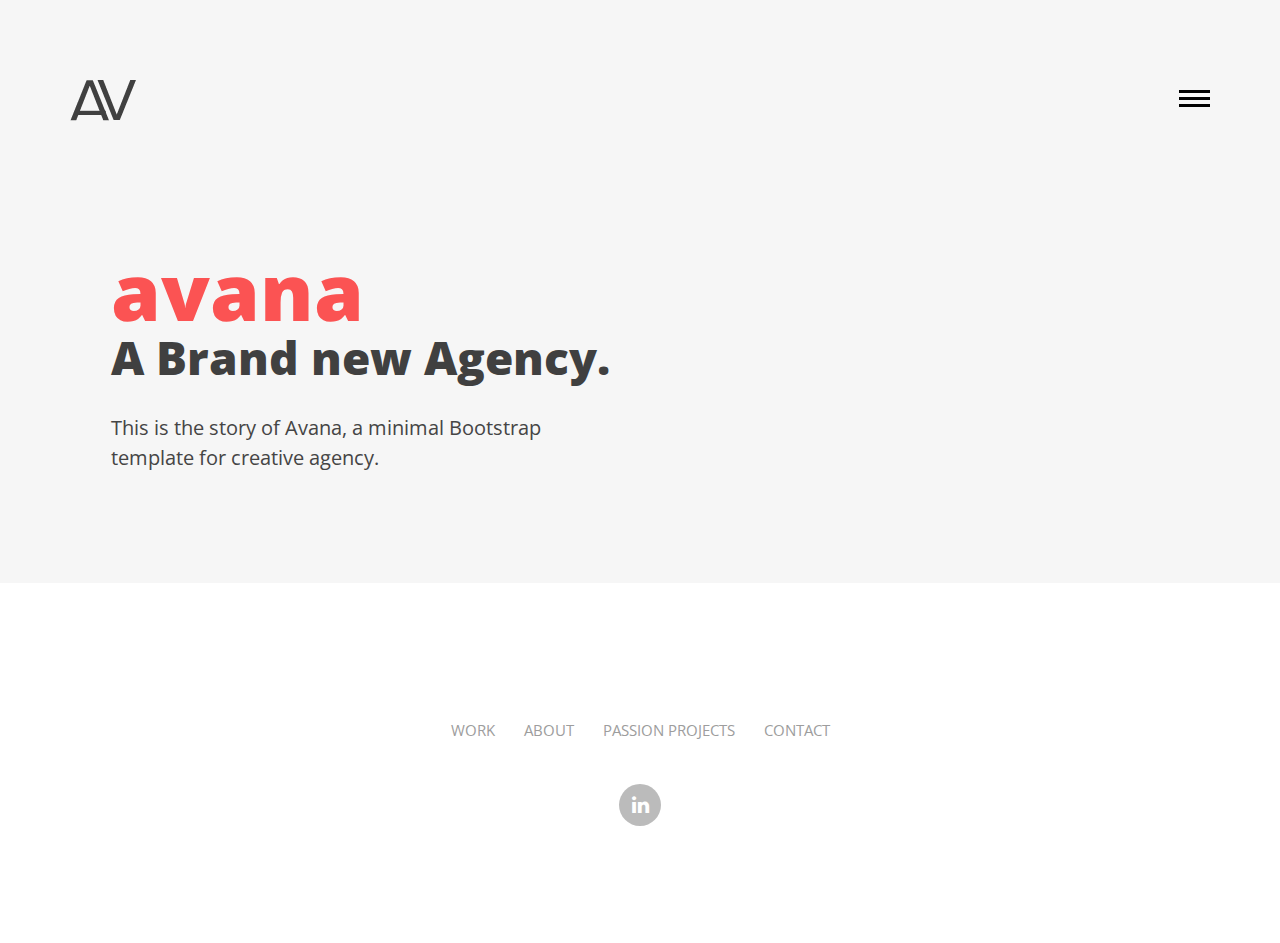
==== commit f9a8060b: "added content and imgs for work, education  - passpro" ====
--- a/index.html
+++ b/index.html
@@ -1,563 +1,180 @@
 <!DOCTYPE HTML>
 
  <html>
-
     <head>
-
     	<meta name="viewport" content="width=device-width, initial-scale=1, maximum-scale=1" />
-
         <meta charset="utf-8">
-
         <!-- Description, Keywords and Author -->
-
         <meta name="description" content="">
-
         <meta name="author" content="">
 
-        
-
-        <title>:: avana LLC ::</title>
+        <title>:: Nikitha ::</title>
 
 		<link rel="shortcut icon" href="images/favicon.ico" type="image/x-icon">
-
-
-
         <!-- style -->
-
         <link href="css/style.css" rel="stylesheet" type="text/css">
-
         <!-- style -->
 
         <!-- bootstrap -->
-
         <link href="css/bootstrap.min.css" rel="stylesheet" type="text/css">
 
         <!-- responsive -->
-
         <link href="css/responsive.css" rel="stylesheet" type="text/css">
 
         <!-- font-awesome -->
-
         <link href="css/font-awesome.min.css" rel="stylesheet" type="text/css">
 
         <!-- font-awesome -->
-
         <link href="css/effects/set2.css" rel="stylesheet" type="text/css">
-
         <link href="css/effects/normalize.css" rel="stylesheet" type="text/css">
-
         <link href="css/effects/component.css"  rel="stylesheet" type="text/css" >
-
 	</head>
 
-
-
     <body>
+    	<!-- header -->
+        	<header role="header">
+            	<div class="container">
+                	<!-- logo -->
+                    	<h1>
+                        	<a href="index.html" title="Nikitha Koppu"><img src="images/logo.png" title="Nikitha Koppu" alt="Nikitha Koppu"/></a>
+                        </h1>
+                    <!-- logo -->
+
+                    <!-- nav -->
+                    <nav role="header-nav" class="navy">
+                        <ul>
+                            <li class="nav-active"><a href="index.html" title="Work">Work</a></li>
+                            <li><a href="about.html" title="About">About</a></li>
+                            <li><a href="personal-projects.html" title="Projects">Passion Projects</a></li>
+                            <li><a href="contact.html" title="Contact">Contact</a></li>
+                        </ul>
+                    </nav>
+
+                    <!-- nav -->
+                </div>
+            </header>
+
+        <!-- header -->
+
+        <!-- main -->
+
+        <main role="main-home-wrapper" class="container">
+            <div class="row">
+            	<section class="col-xs-12 col-sm-6 col-md-6 col-lg-6 ">
+                	<article role="pge-title-content">
+                    	<header>
+                        	<h2><span>avana</span> A Brand new Agency.</h2>
+                        </header>
+                        <p>This is the story of Avana, a minimal Bootstrap template for creative agency.</p>
+                    </article>
+                </section>
+
+                <section class="col-xs-12 col-sm-6 col-md-6 col-lg-6 grid">
+                	<figure class="effect-oscar">
+                    	<img src="images/home-images/image-1.jpg" alt="" class="img-responsive"/>
+                        <figcaption>
+                        	<h2>Eliana Dedda<span> Identity</span></h2>
+							<p>Personal Brand Identity.</p>
+							<a href="works-details.html">View more</a>
+                        </figcaption>
+                    </figure>
+                </section>
+
+
+                <div class="clearfix"></div>
+
+
+                <section class="col-xs-12 col-sm-6 col-md-6 col-lg-6 grid">
+                	<ul class="grid-lod effect-2" id="grid">
+                    	<li>
+                        	<figure class="effect-oscar">
+                            <img src="images/home-images/image-2.jpg" alt="" class="img-responsive"/>
+                            <figcaption>
+
+                                    <h2>Studio Thonik <span>Exhibition</span></h2>
+                                    <p>Project for Thonik, design studio based in Amsterdam</p>
+                                    <a href="works-details.html">View more</a>
+
+                            </figcaption>
+                        </figure>
+                        </li>
+
+
+                        <li>
+                        	<figure class="effect-oscar">
+                            <img src="images/home-images/image-4.jpg" alt="" class="img-responsive"/>
+                            <figcaption>
+
+                                <h2>A Brand <span>new Agency</span></h2>
+                                <p>Over 40,000 customers use our themes to power their</p>
+                                <a href="works-details.html">View more</a>
+
+                            </figcaption>
+                        </figure>
+                        </li>
+
+                        <li>
+                        	<figure class="effect-oscar">
+                            <img src="images/home-images/image-2.jpg" alt="" class="img-responsive"/>
+                             <figcaption>
+
+                                <h2>Studio Thonik <span>Exhibition</span></h2>
+                                    <p>Project for Thonik, design studio based in Amsterdam</p>
+                                <a href="works-details.html">View more</a>
+
+                            </figcaption>
+                        </figure>
+                        </li>
+
+                        <li>
+                        	<figure class="effect-oscar">
+                            <img src="images/home-images/image-4.jpg" alt="" class="img-responsive"/>
+                             <figcaption>
+
+                                <h2>A Brand <span>new Agency</span></h2>
+                                <p>Over 40,000 customers use our themes to power their</p>
+                                <a href="works-details.html">View more</a>
+
+                            </figcaption>
+                        </figure>
+                        </li>
+                    </ul>
+                </section>
+
+                <div class="clearfix"></div>
+
+            </div>
+
+        </main>
+
+    	<!-- main -->
+
+        <!-- footer -->
+
+        <footer role="footer">
+            <!-- nav -->
+
+            <nav role="footer-nav">
+            	<ul>
+                	<li><a href="index.html" title="Work">Work</a></li>
+                    <li><a href="about.html" title="About">About</a></li>
+                    <li><a href="personal-projects.html" title="Projects">Passion Projects</a></li>
+                    <li><a href="contact.html" title="Contact">Contact</a></li>
+                </ul>
+            </nav>
+
+            <!-- nav -->
+
+            <ul role="social-icons">
+                <li><a href="https://www.linkedin.com/in/nikitha-koppu/"><i class="fa fa-linkedin" aria-hidden="true"></i></a></li>
+            </ul>
+
+        </footer>
+
+        <!-- footer -->
 
     
 
-    	<!-- header -->
-
-        	<header role="header">
-
-            	<div class="container">
-
-                	<!-- logo -->
-
-                    	<h1>
-
-                        	<a href="index.html" title="Nikitha Koppu"><img src="images/logo.png" title="Nikitha Koppu" alt="Nikitha Koppu"/></a>
-
-                        </h1>
-
-                    <!-- logo -->
-
-                    <!-- nav -->
-
-                    <nav role="header-nav" class="navy">
-
-                        <ul>
-
-                            <li class="nav-active"><a href="index.html" title="Work">Work</a></li>
-
-                            <li><a href="about.html" title="About">About</a></li>
-
-                            <li><a href="blog.html" title="Blog">Blog</a></li>
-
-                            <li><a href="contact.html" title="Contact">Contact</a></li>
-
-                        </ul>
-
-                    </nav>
-
-                    <!-- nav -->
-
-                </div>
-
-            </header>
-
-        <!-- header -->
-
-        <!-- main -->
-
-        <main role="main-home-wrapper" class="container">
-
-        	
-
-            <div class="row">
-
-            
-
-            	<section class="col-xs-12 col-sm-6 col-md-6 col-lg-6 ">
-
-                	<article role="pge-title-content">
-
-                    	<header>
-
-                        	<h2><span>avana</span> A Brand new Agency.</h2>
-
-                        </header>
-
-                        <p>This is the story of Avana, a minimal Bootstrap template for creative agency.</p>
-
-                    </article>
-
-                </section>
-
-                
-
-                <section class="col-xs-12 col-sm-6 col-md-6 col-lg-6 grid">
-
-                	<figure class="effect-oscar">
-
-                    	<img src="images/home-images/image-1.jpg" alt="" class="img-responsive"/>
-
-                        <figcaption>
-
-                        	<h2>Eliana Dedda<span> Identity</span></h2>
-
-							<p>Personal Brand Identity.</p>
-
-							<a href="works-details.html">View more</a>
-
-                        </figcaption>
-
-                    </figure>
-
-                </section>
-
-                
-
-                <div class="clearfix"></div>
-
-                
-
-                <section class="col-xs-12 col-sm-6 col-md-6 col-lg-6 grid">
-
-                	<ul class="grid-lod effect-2" id="grid">
-
-                    	<li>
-
-                        	<figure class="effect-oscar">
-
-                            <img src="images/home-images/image-2.jpg" alt="" class="img-responsive"/>
-
-                            <figcaption>
-
-                            	
-
-                                    <h2>Studio Thonik <span>Exhibition</span></h2>
-
-                                    <p>Project for Thonik, design studio based in Amsterdam</p>
-
-                                    <a href="works-details.html">View more</a>
-
-                                
-
-                            </figcaption>
-
-                        </figure>
-
-                        </li>
-
-                        
-
-                        <li>
-
-                        	<figure class="effect-oscar">
-
-                            <img src="images/home-images/image-4.jpg" alt="" class="img-responsive"/>
-
-                            <figcaption>
-
-                                <h2>A Brand <span>new Agency</span></h2>
-
-                                <p>Over 40,000 customers use our themes to power their</p>
-
-                                <a href="works-details.html">View more</a>
-
-                            </figcaption>
-
-                        </figure>
-
-                        </li>
-
-                        <li>
-
-                        	<figure class="effect-oscar">
-
-                            <img src="images/home-images/image-2.jpg" alt="" class="img-responsive"/>
-
-                             <figcaption>
-
-                                <h2>Studio Thonik <span>Exhibition</span></h2>
-
-                                    <p>Project for Thonik, design studio based in Amsterdam</p>
-
-                                <a href="works-details.html">View more</a>
-
-                            </figcaption>
-
-                        </figure>
-
-                        </li>
-
-                        <li>
-
-                        	<figure class="effect-oscar">
-
-                            <img src="images/home-images/image-4.jpg" alt="" class="img-responsive"/>
-
-                             <figcaption>
-
-                                <h2>A Brand <span>new Agency</span></h2>
-
-                                <p>Over 40,000 customers use our themes to power their</p>
-
-                                <a href="works-details.html">View more</a>
-
-                            </figcaption>
-
-                        </figure>
-
-                        </li>
-
-                        <li>
-
-                        	<figure class="effect-oscar">
-
-                            <img src="images/home-images/image-2.jpg" alt="" class="img-responsive"/>
-
-                             <figcaption>
-
-                                <h2>Studio Thonik <span>Exhibition</span></h2>
-
-                                    <p>Project for Thonik, design studio based in Amsterdam</p>
-
-                                <a href="works-details.html">View more</a>
-
-                            </figcaption>
-
-                        </figure>
-
-                        </li>
-
-                        <li>
-
-                        	<figure class="effect-oscar">
-
-                            <img src="images/home-images/image-4.jpg" alt="" class="img-responsive"/>
-
-                             <figcaption>
-
-                                <h2>A Brand <span>new Agency</span></h2>
-
-                                <p>Over 40,000 customers use our themes to power their</p>
-
-                                <a href="works-details.html">View more</a>
-
-                            </figcaption>
-
-                        </figure>
-
-                        </li>
-
-                        <li>
-
-                        	<figure class="effect-oscar">
-
-                            <img src="images/home-images/image-2.jpg" alt="" class="img-responsive"/>
-
-                             <figcaption>
-
-                                <h2>Studio Thonik <span>Exhibition</span></h2>
-
-                                    <p>Project for Thonik, design studio based in Amsterdam</p>
-
-                                <a href="works-details.html">View more</a>
-
-                            </figcaption>
-
-                        </figure>
-
-                        </li>
-
-                        <li>
-
-                        	<figure class="effect-oscar">
-
-                            <img src="images/home-images/image-4.jpg" alt="" class="img-responsive"/>
-
-                             <figcaption>
-
-                                <h2>A Brand <span>new Agency</span></h2>
-
-                                <p>Over 40,000 customers use our themes to power their</p>
-
-                                <a href="works-details.html">View more</a>
-
-                            </figcaption>
-
-                        </figure>
-
-                        </li>
-
-                    </ul>
-
-                </section>
-
-                
-
-                <section class="col-xs-12 col-sm-6 col-md-6 col-lg-6 grid">
-
-                	<ul class="grid-lod effect-2" id="grid">
-
-                    	<li>
-
-                        	<figure class="effect-oscar">
-
-                            <img src="images/home-images/image-3.jpg" alt="" class="img-responsive"/>
-
-                             <figcaption>
-
-                                <h2>Anatome Milano <span>Galleria</span></h2>
-
-                                <p>Galerie Anatome based in Paris</p>
-
-                                <a href="works-details.html">View more</a>
-
-                            </figcaption>
-
-                        </figure>
-
-                        </li>
-
-                        <li>
-
-                        	<figure class="effect-oscar">
-
-                            <img src="images/home-images/image-5.jpg" alt="" class="img-responsive"/>
-
-                             <figcaption>
-
-                                <h2>A Brand <span>new Agency</span></h2>
-
-                                <p>Over 40,000 customers use our themes to power their</p>
-
-                                <a href="works-details.html">View more</a>
-
-                            </figcaption>
-
-                        </figure>
-
-                        </li>
-
-                        <li>
-
-                        	<figure class="effect-oscar">
-
-                            <img src="images/home-images/image-3.jpg" alt="" class="img-responsive"/>
-
-                             <figcaption>
-
-                                <h2>Anatome Milano <span>Galleria</span></h2>
-
-                                <p>Galerie Anatome based in Paris</p>
-
-                                <a href="works-details.html">View more</a>
-
-                            </figcaption>
-
-                        </figure>
-
-                        </li>
-
-                        <li>
-
-                        	<figure class="effect-oscar">
-
-                            <img src="images/home-images/image-5.jpg" alt="" class="img-responsive"/>
-
-                             <figcaption>
-
-                                <h2>A Brand <span>new Agency</span></h2>
-
-                                <p>Over 40,000 customers use our themes to power their</p>
-
-                                <a href="works-details.html">View more</a>
-
-                            </figcaption>
-
-                        </figure>
-
-                        </li>
-
-                        <li>
-
-                        	<figure class="effect-oscar">
-
-                            <img src="images/home-images/image-3.jpg" alt="" class="img-responsive"/>
-
-                             <figcaption>
-
-                               <h2>Anatome Milano <span>Galleria</span></h2>
-
-                                <p>Galerie Anatome based in Paris</p>
-
-                                <a href="works-details.html">View more</a>
-
-                            </figcaption>
-
-                        </figure>
-
-                        </li>
-
-                        <li>
-
-                             <figure class="effect-oscar">
-
-                                <img src="images/home-images/image-5.jpg" alt="" class="img-responsive"/>
-
-                                 <figcaption>
-
-                                <h2>A Brand <span>new Agency</span></h2>
-
-                                <p>Over 40,000 customers use our themes to power their</p>
-
-                                <a href="works-details.html">View more</a>
-
-                            </figcaption>
-
-                            </figure>
-
-                        </li>
-
-                        <li>
-
-                       	 	<figure class="effect-oscar">
-
-                            <img src="images/home-images/image-3.jpg" alt="" class="img-responsive"/>
-
-                             <figcaption>
-
-                                <h2>Anatome Milano <span>Galleria</span></h2>
-
-                                <p>Galerie Anatome based in Paris</p>
-
-                                <a href="works-details.html">View more</a>
-
-                            </figcaption>
-
-                        </figure>
-
-                        </li>
-
-                        <li>
-
-                        	<figure class="effect-oscar">
-
-                            <img src="images/home-images/image-5.jpg" alt="" class="img-responsive"/>
-
-                             <figcaption>
-
-                                <h2>A Brand <span>new Agency</span></h2>
-
-                                <p>Over 40,000 customers use our themes to power their</p>
-
-                                <a href="works-details.html">View more</a>
-
-                            </figcaption>
-
-                        </figure>
-
-                        </li>
-
-                    </ul>
-
-                </section>
-
-                <div class="clearfix"></div>
-
-            </div>
-
-        </main>
-
-    	<!-- main -->
-
-        <!-- footer -->
-
-        <footer role="footer">
-
-            <!-- logo -->
-
-                <h1>
-
-                    <a href="index.html" title="avana LLC"><img src="images/logo.png" title="avana LLC" alt="avana LLC"/></a>
-
-                </h1>
-
-            <!-- logo -->
-
-            <!-- nav -->
-
-            <nav role="footer-nav">
-
-            	<ul>
-
-                	<li><a href="index.html" title="Work">Work</a></li>
-
-                    <li><a href="about.html" title="About">About</a></li>
-
-                    <li><a href="blog.html" title="Blog">Blog</a></li>
-
-                    <li><a href="contact.html" title="Contact">Contact</a></li>
-
-                </ul>
-
-            </nav>
-
-            <!-- nav -->
-
-            <ul role="social-icons">
-
-            	<li><a href="#"><i class="fa fa-twitter" aria-hidden="true"></i></a></li>
-
-                <li><a href="#"><i class="fa fa-facebook" aria-hidden="true"></i></a></li>
-
-                <li><a href="#"><i class="fa fa-linkedin" aria-hidden="true"></i></a></li>
-
-                <li><a href="#"><i class="fa fa-flickr" aria-hidden="true"></i></a></li>
-
-            </ul>
-
-            <p class="copy-right">&copy; 2015  avana LLC.. All rights Resved</p>
-
-        </footer>
-
-        <!-- footer -->
-
-    
-
         <!-- jQuery (necessary for Bootstrap's JavaScript plugins) -->
 
         <script src="js/jquery.min.js" type="text/javascript"></script>
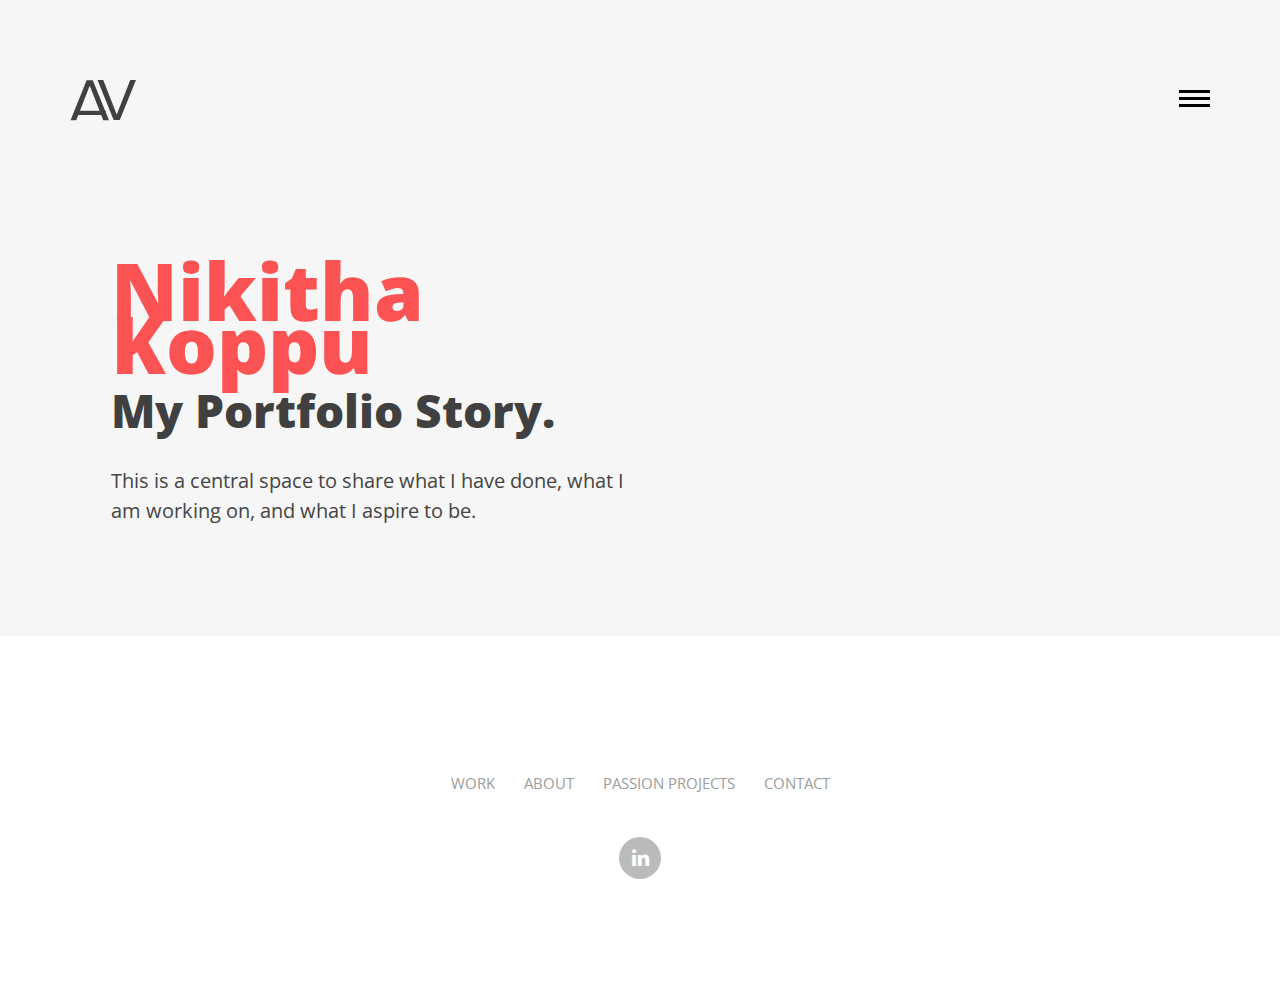
==== commit 996ded23: "added personal projects content" ====
--- a/index.html
+++ b/index.html
@@ -63,9 +63,9 @@
             	<section class="col-xs-12 col-sm-6 col-md-6 col-lg-6 ">
                 	<article role="pge-title-content">
                     	<header>
-                        	<h2><span>avana</span> A Brand new Agency.</h2>
+                        	<h2><span>Nikitha Koppu</span> My Portfolio Story.</h2>
                         </header>
-                        <p>This is the story of Avana, a minimal Bootstrap template for creative agency.</p>
+                        <p>This is a central space to share what I have done, what I am working on, and what I aspire to be.</p>
                     </article>
                 </section>
 
@@ -73,27 +73,37 @@
                 	<figure class="effect-oscar">
                     	<img src="images/home-images/image-1.jpg" alt="" class="img-responsive"/>
                         <figcaption>
-                        	<h2>Eliana Dedda<span> Identity</span></h2>
-							<p>Personal Brand Identity.</p>
-							<a href="works-details.html">View more</a>
+                        	<h2>Northeastern University<span> BS CS & Psych</span></h2>
+							<p>My major story</p>
+							<a href="education.html">View more</a>
                         </figcaption>
                     </figure>
                 </section>
 
-
                 <div class="clearfix"></div>
 
 
                 <section class="col-xs-12 col-sm-6 col-md-6 col-lg-6 grid">
                 	<ul class="grid-lod effect-2" id="grid">
+                        <li>
+                            <figure class="effect-oscar">
+                                <img src="images/home-images/image-1.jpg" alt="" class="img-responsive"/>
+                                <figcaption>
+                                    <h2>Edgewise Networks<span> Software Engineer Co-op</span></h2>
+                                    <p>Transition to full time startup developer experience</p>
+                                    <a href="engineer-coop.html">View more</a>
+                                </figcaption>
+                            </figure>
+                        </li>
+
                     	<li>
                         	<figure class="effect-oscar">
                             <img src="images/home-images/image-2.jpg" alt="" class="img-responsive"/>
                             <figcaption>
 
-                                    <h2>Studio Thonik <span>Exhibition</span></h2>
-                                    <p>Project for Thonik, design studio based in Amsterdam</p>
-                                    <a href="works-details.html">View more</a>
+                                    <h2>Edgewise Networks<span> SEIT Co-op</span></h2>
+                                    <p>First full time startup experience</p>
+                                    <a href="seit-coop.html">View more</a>
 
                             </figcaption>
                         </figure>
@@ -105,9 +115,9 @@
                             <img src="images/home-images/image-4.jpg" alt="" class="img-responsive"/>
                             <figcaption>
 
-                                <h2>A Brand <span>new Agency</span></h2>
-                                <p>Over 40,000 customers use our themes to power their</p>
-                                <a href="works-details.html">View more</a>
+                                <h2>Jana <span>: A collaborative experience</span></h2>
+                                <p>Iterations of a project management application</p>
+                                <a href="jana.html">View more</a>
 
                             </figcaption>
                         </figure>
@@ -118,22 +128,9 @@
                             <img src="images/home-images/image-2.jpg" alt="" class="img-responsive"/>
                              <figcaption>
 
-                                <h2>Studio Thonik <span>Exhibition</span></h2>
-                                    <p>Project for Thonik, design studio based in Amsterdam</p>
-                                <a href="works-details.html">View more</a>
-
-                            </figcaption>
-                        </figure>
-                        </li>
-
-                        <li>
-                        	<figure class="effect-oscar">
-                            <img src="images/home-images/image-4.jpg" alt="" class="img-responsive"/>
-                             <figcaption>
-
-                                <h2>A Brand <span>new Agency</span></h2>
-                                <p>Over 40,000 customers use our themes to power their</p>
-                                <a href="works-details.html">View more</a>
+                                <h2>Tutor <span>Management</span></h2>
+                                    <p>Creating an education network</p>
+                                <a href="tutor-manager.html">View more</a>
 
                             </figcaption>
                         </figure>
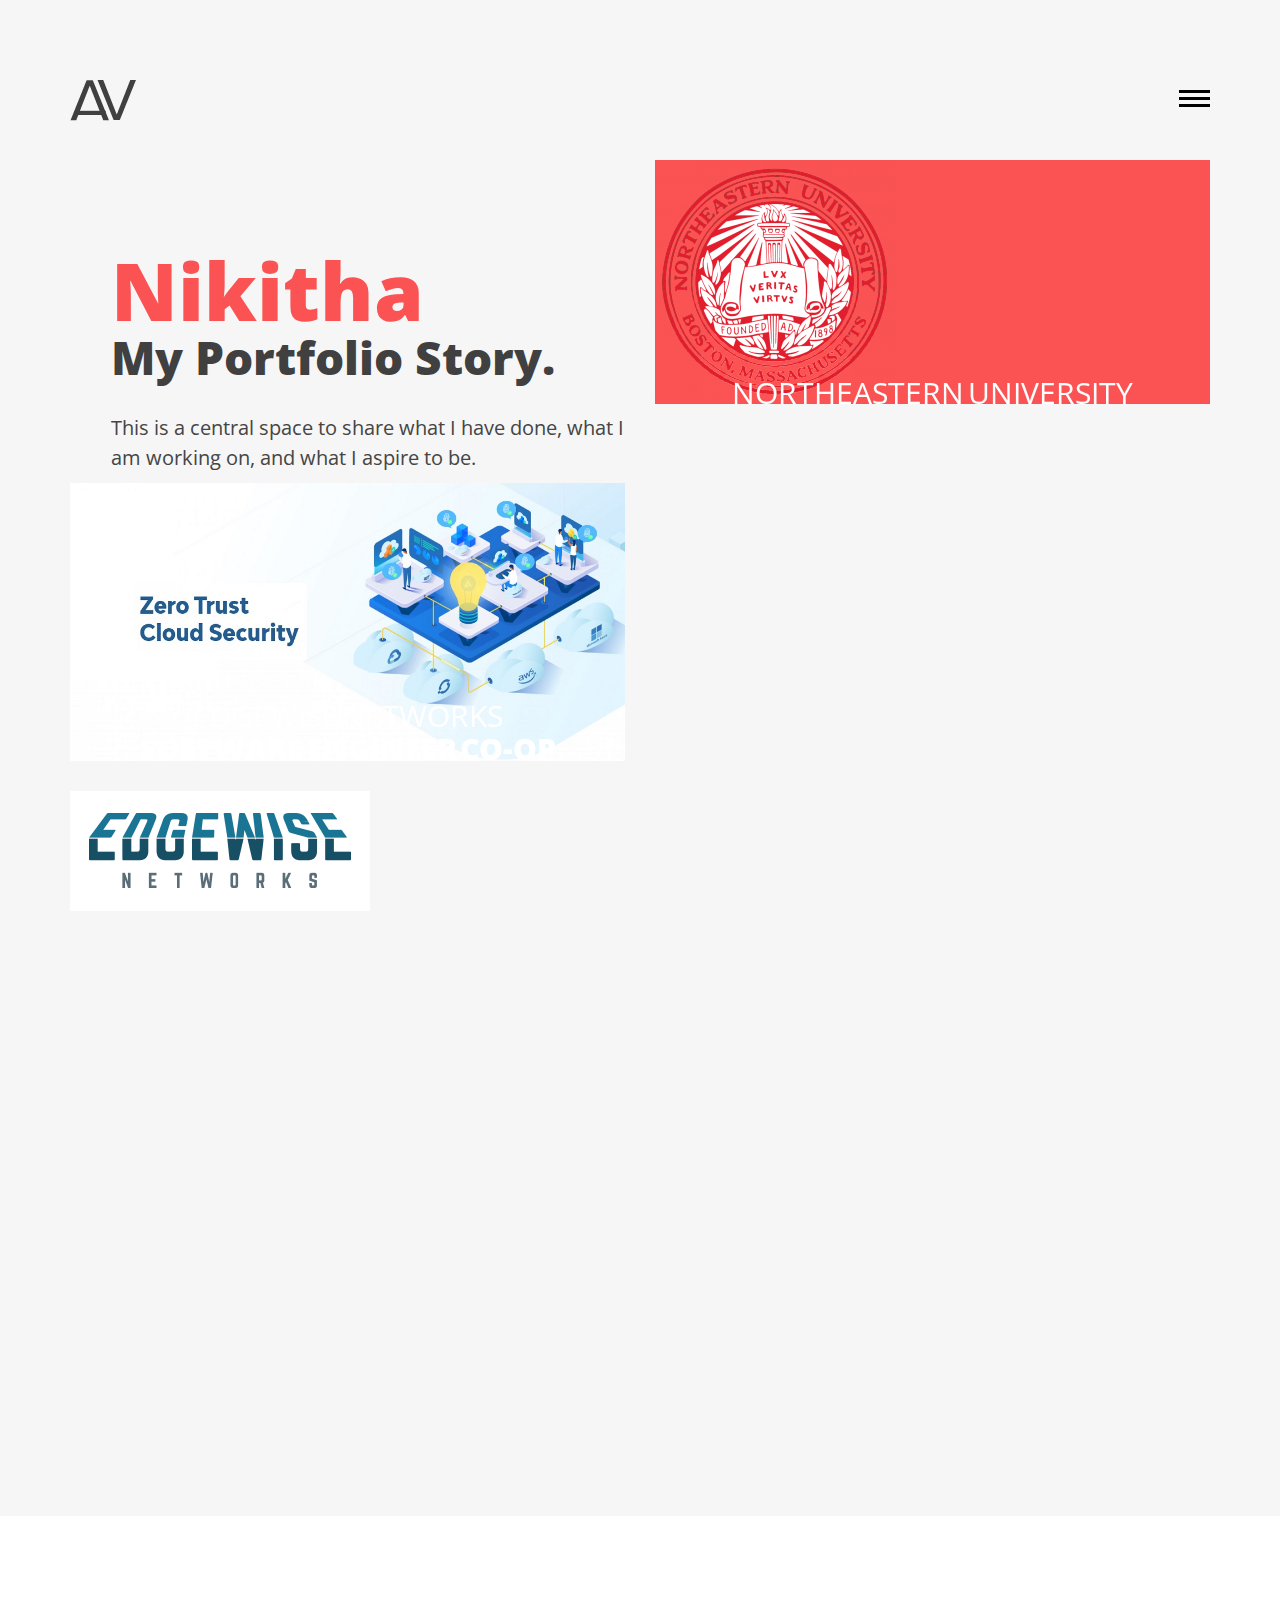
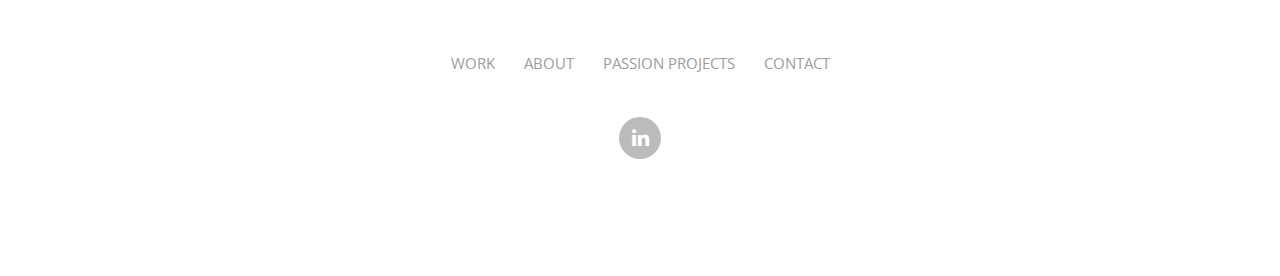
==== commit 22f7b3d5: "fix missing imgs" ====
--- a/index.html
+++ b/index.html
@@ -63,7 +63,7 @@
             	<section class="col-xs-12 col-sm-6 col-md-6 col-lg-6 ">
                 	<article role="pge-title-content">
                     	<header>
-                        	<h2><span>Nikitha Koppu</span> My Portfolio Story.</h2>
+                        	<h2><span>Nikitha</span> My Portfolio Story.</h2>
                         </header>
                         <p>This is a central space to share what I have done, what I am working on, and what I aspire to be.</p>
                     </article>
@@ -71,7 +71,7 @@
 
                 <section class="col-xs-12 col-sm-6 col-md-6 col-lg-6 grid">
                 	<figure class="effect-oscar">
-                    	<img src="images/home-images/image-1.jpg" alt="" class="img-responsive"/>
+                    	<img src="images/work/neu.png" alt="" class="img-responsive"/>
                         <figcaption>
                         	<h2>Northeastern University<span> BS CS & Psych</span></h2>
 							<p>My major story</p>
@@ -87,7 +87,7 @@
                 	<ul class="grid-lod effect-2" id="grid">
                         <li>
                             <figure class="effect-oscar">
-                                <img src="images/home-images/image-1.jpg" alt="" class="img-responsive"/>
+                                <img src="images/work/zero-trust-cloud-security.jpg" alt="" class="img-responsive"/>
                                 <figcaption>
                                     <h2>Edgewise Networks<span> Software Engineer Co-op</span></h2>
                                     <p>Transition to full time startup developer experience</p>
@@ -98,7 +98,7 @@
 
                     	<li>
                         	<figure class="effect-oscar">
-                            <img src="images/home-images/image-2.jpg" alt="" class="img-responsive"/>
+                            <img src="images/work/edgewise.png" alt="" class="img-responsive"/>
                             <figcaption>
 
                                     <h2>Edgewise Networks<span> SEIT Co-op</span></h2>
@@ -106,13 +106,13 @@
                                     <a href="seit-coop.html">View more</a>
 
                             </figcaption>
-                        </figure>
+                            </figure>
                         </li>
 
 
                         <li>
                         	<figure class="effect-oscar">
-                            <img src="images/home-images/image-4.jpg" alt="" class="img-responsive"/>
+                            <img src="images/work/jana-logo.JPG" alt="" class="img-responsive"/>
                             <figcaption>
 
                                 <h2>Jana <span>: A collaborative experience</span></h2>
@@ -120,12 +120,12 @@
                                 <a href="jana.html">View more</a>
 
                             </figcaption>
-                        </figure>
+                            </figure>
                         </li>
 
                         <li>
                         	<figure class="effect-oscar">
-                            <img src="images/home-images/image-2.jpg" alt="" class="img-responsive"/>
+                            <img src="images/work/tutor-app.jpg" alt="" class="img-responsive"/>
                              <figcaption>
 
                                 <h2>Tutor <span>Management</span></h2>
@@ -133,7 +133,7 @@
                                 <a href="tutor-manager.html">View more</a>
 
                             </figcaption>
-                        </figure>
+                            </figure>
                         </li>
                     </ul>
                 </section>
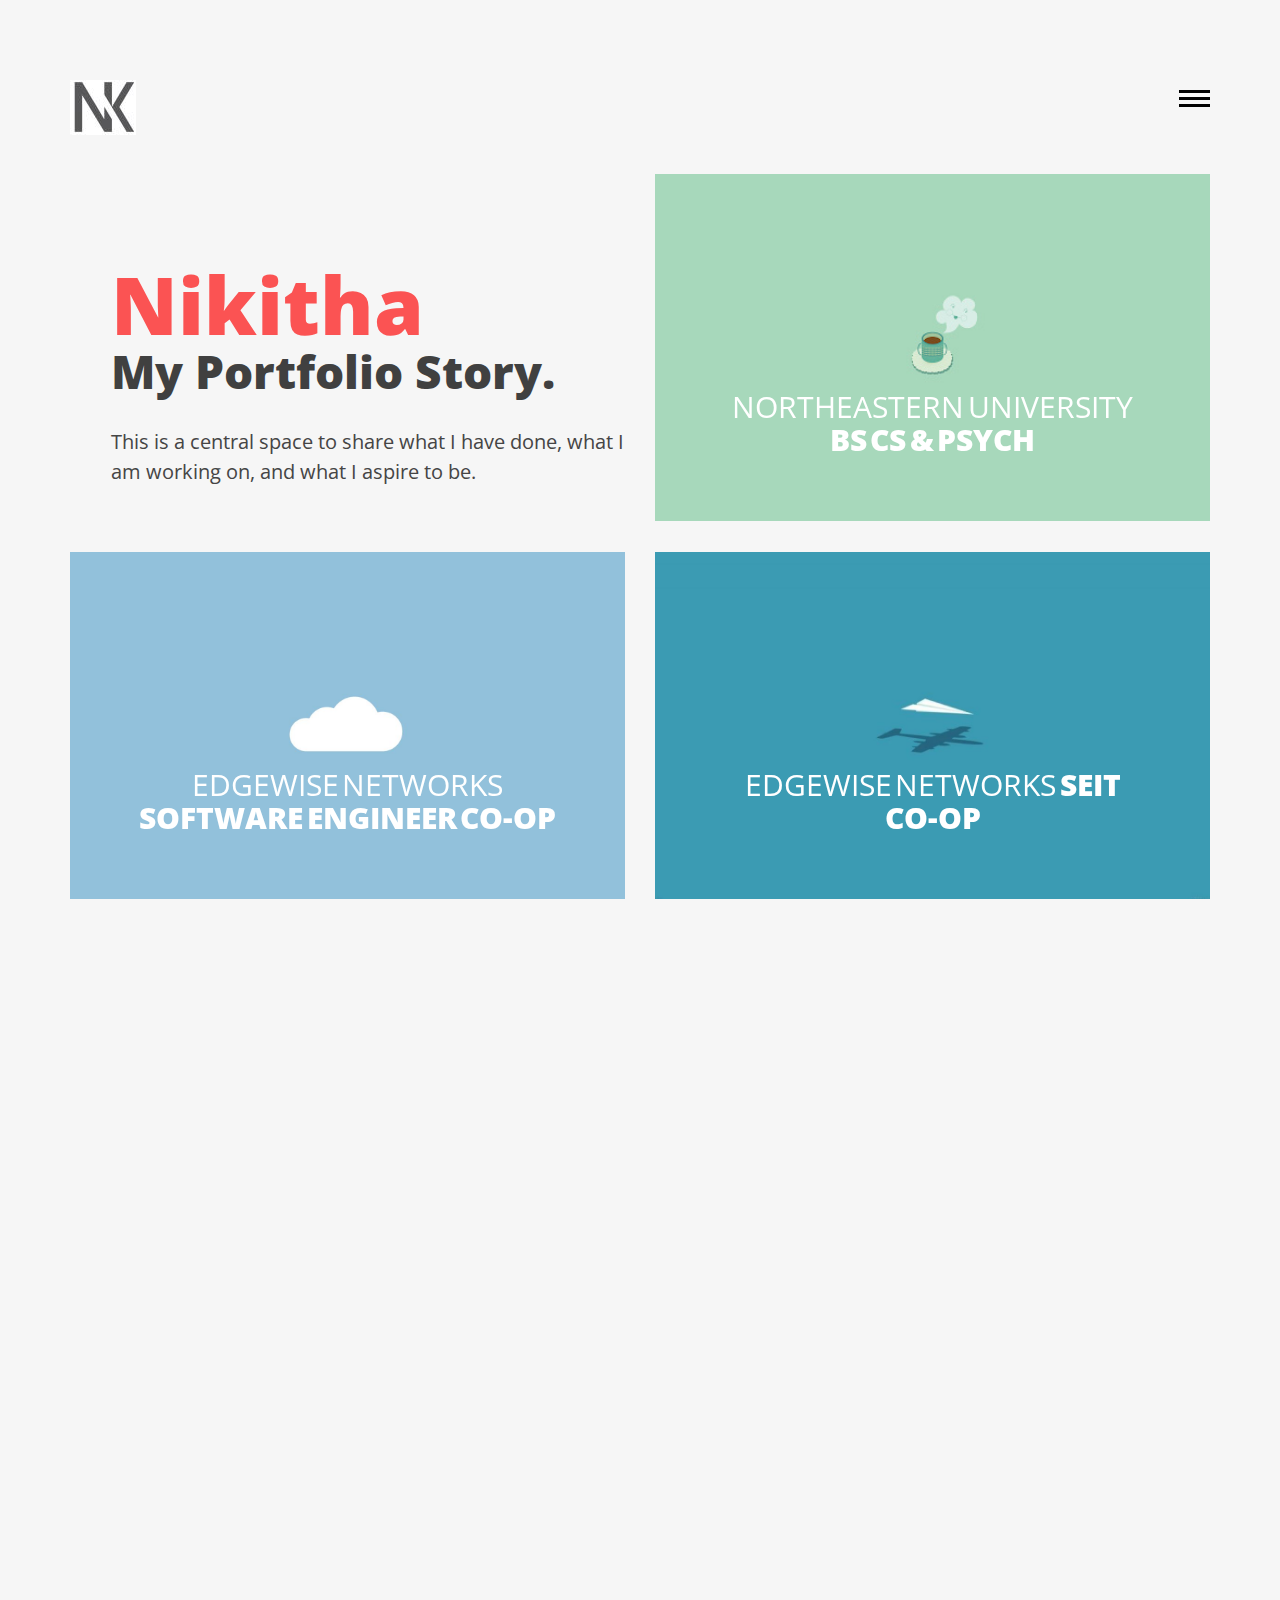
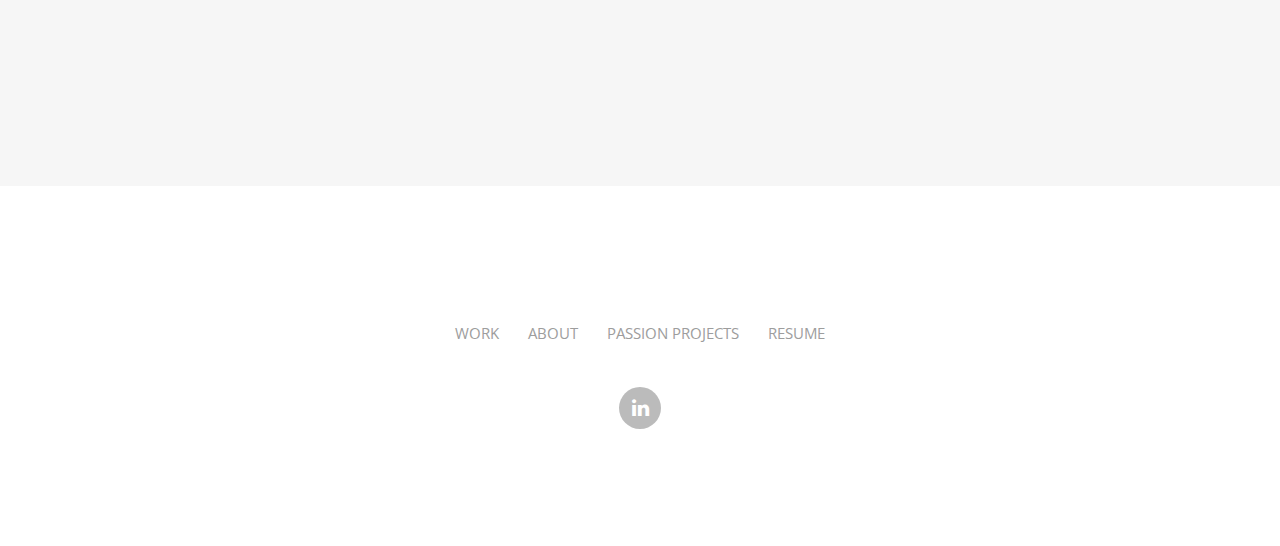
==== commit c91c7e00: "fixed layout and sizing" ====
--- a/index.html
+++ b/index.html
@@ -36,7 +36,7 @@
             	<div class="container">
                 	<!-- logo -->
                     	<h1>
-                        	<a href="index.html" title="Nikitha Koppu"><img src="images/logo.png" title="Nikitha Koppu" alt="Nikitha Koppu"/></a>
+                        	<a href="index.html" title="Nikitha Koppu"><img src="images/logo.JPG" title="Nikitha Koppu" alt="Nikitha Koppu"/></a>
                         </h1>
                     <!-- logo -->
 
@@ -46,7 +46,7 @@
                             <li class="nav-active"><a href="index.html" title="Work">Work</a></li>
                             <li><a href="about.html" title="About">About</a></li>
                             <li><a href="personal-projects.html" title="Projects">Passion Projects</a></li>
-                            <li><a href="contact.html" title="Contact">Contact</a></li>
+                            <li><a href="images/about-images/Full-time%20resume%202020.pdf" target="_blank" title="Resume">Resume</a></li>
                         </ul>
                     </nav>
 
@@ -71,7 +71,7 @@
 
                 <section class="col-xs-12 col-sm-6 col-md-6 col-lg-6 grid">
                 	<figure class="effect-oscar">
-                    	<img src="images/work/neu.png" alt="" class="img-responsive"/>
+                    	<img src="images/hover-coffee.jpg" width="555" alt="" class="img-responsive"/>
                         <figcaption>
                         	<h2>Northeastern University<span> BS CS & Psych</span></h2>
 							<p>My major story</p>
@@ -87,7 +87,7 @@
                 	<ul class="grid-lod effect-2" id="grid">
                         <li>
                             <figure class="effect-oscar">
-                                <img src="images/work/zero-trust-cloud-security.jpg" alt="" class="img-responsive"/>
+                                <img src="images/hover-cloud.jpg" alt="" class="img-responsive"/>
                                 <figcaption>
                                     <h2>Edgewise Networks<span> Software Engineer Co-op</span></h2>
                                     <p>Transition to full time startup developer experience</p>
@@ -96,43 +96,61 @@
                             </figure>
                         </li>
 
-                    	<li>
-                        	<figure class="effect-oscar">
-                            <img src="images/work/edgewise.png" alt="" class="img-responsive"/>
-                            <figcaption>
+                        <li>
+                            <figure class="effect-oscar">
+                                <img src="images/hover-lightbulb.png" alt="" class="img-responsive"/>
+                                <figcaption>
+
+                                    <h2>Jana <span>: A collaborative experience</span></h2>
+                                    <p>Iterations of a project management application</p>
+                                    <a href="jana.html">View more</a>
+
+                                </figcaption>
+                            </figure>
+                        </li>
+
+                        <li>
+                            <figure class="effect-oscar">
+                                <img src="images/hover-coffee.jpg" width="555" alt="" class="img-responsive"/>
+                                <figcaption>
+
+                                    <h2>Passion<span> Projects</span></h2>
+                                    <p>More of my current work...</p>
+                                    <a href="personal-projects.html">View more</a>
+
+                                </figcaption>
+                            </figure>
+                        </li>
+
+                    </ul>
+                </section>
+
+                <section class="col-xs-12 col-sm-6 col-md-6 col-lg-6 grid">
+                    <ul class="grid-lod effect-2" id="grid">
+
+                        <li>
+                            <figure class="effect-oscar">
+                                <img src="images/hover-plane.jpg" alt="" class="img-responsive"/>
+                                <figcaption>
 
                                     <h2>Edgewise Networks<span> SEIT Co-op</span></h2>
                                     <p>First full time startup experience</p>
                                     <a href="seit-coop.html">View more</a>
 
-                            </figcaption>
-                            </figure>
-                        </li>
-
-
-                        <li>
-                        	<figure class="effect-oscar">
-                            <img src="images/work/jana-logo.JPG" alt="" class="img-responsive"/>
-                            <figcaption>
-
-                                <h2>Jana <span>: A collaborative experience</span></h2>
-                                <p>Iterations of a project management application</p>
-                                <a href="jana.html">View more</a>
-
-                            </figcaption>
-                            </figure>
-                        </li>
-
-                        <li>
-                        	<figure class="effect-oscar">
-                            <img src="images/work/tutor-app.jpg" alt="" class="img-responsive"/>
-                             <figcaption>
-
-                                <h2>Tutor <span>Management</span></h2>
+                                </figcaption>
+                            </figure>
+                        </li>
+
+                        <li>
+                            <figure class="effect-oscar">
+                                <img src="images/binary-cloud.png" alt="" class="img-responsive"/>
+                                <figcaption>
+
+                                    <h2>Tutor <span>Management</span></h2>
                                     <p>Creating an education network</p>
-                                <a href="tutor-manager.html">View more</a>
-
-                            </figcaption>
+                                    <a href="tutor-manager.html">View more</a>
+
+                                </figcaption>
                             </figure>
                         </li>
                     </ul>
@@ -156,7 +174,7 @@
                 	<li><a href="index.html" title="Work">Work</a></li>
                     <li><a href="about.html" title="About">About</a></li>
                     <li><a href="personal-projects.html" title="Projects">Passion Projects</a></li>
-                    <li><a href="contact.html" title="Contact">Contact</a></li>
+                    <li><a href="images/about-images/Full-time%20resume%202020.pdf" target="_blank" title="Resume">Resume</a></li>
                 </ul>
             </nav>
 
--- a/css/style.css
+++ b/css/style.css
@@ -136,6 +136,25 @@
 
 }
 
+.mockup-row {
+	display: flex;
+}
+
+.mockup-column {
+	flex: 33.33%;
+	padding: 5px;
+}
+
+.center {
+	display: block;
+	margin-left: auto;
+	margin-right: auto;
+	width: 50%;
+}
+.outline {
+	text-shadow: -1px -1px 0 #000, 1px -1px 0 #000, -1px 1px 0 #000, 1px 1px 0 #000;
+}
+
 a {
 
 	text-decoration: none;
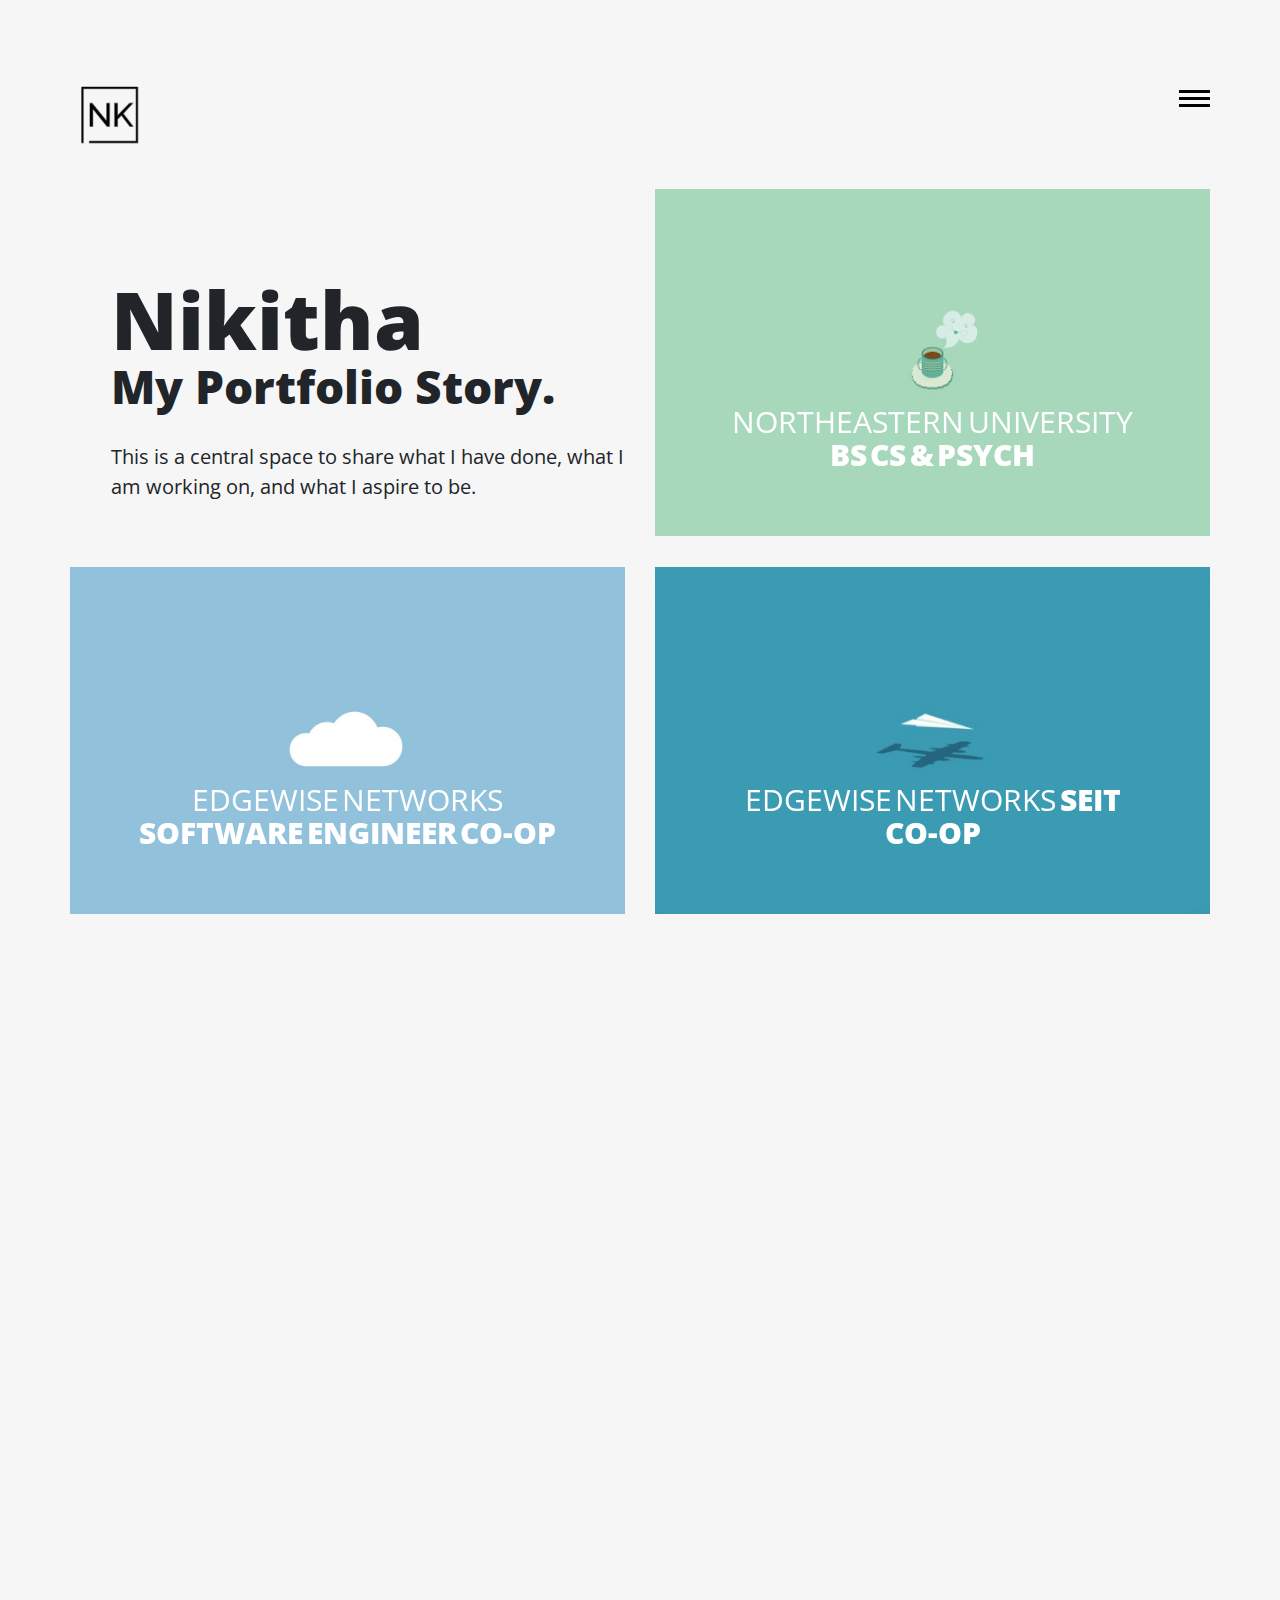
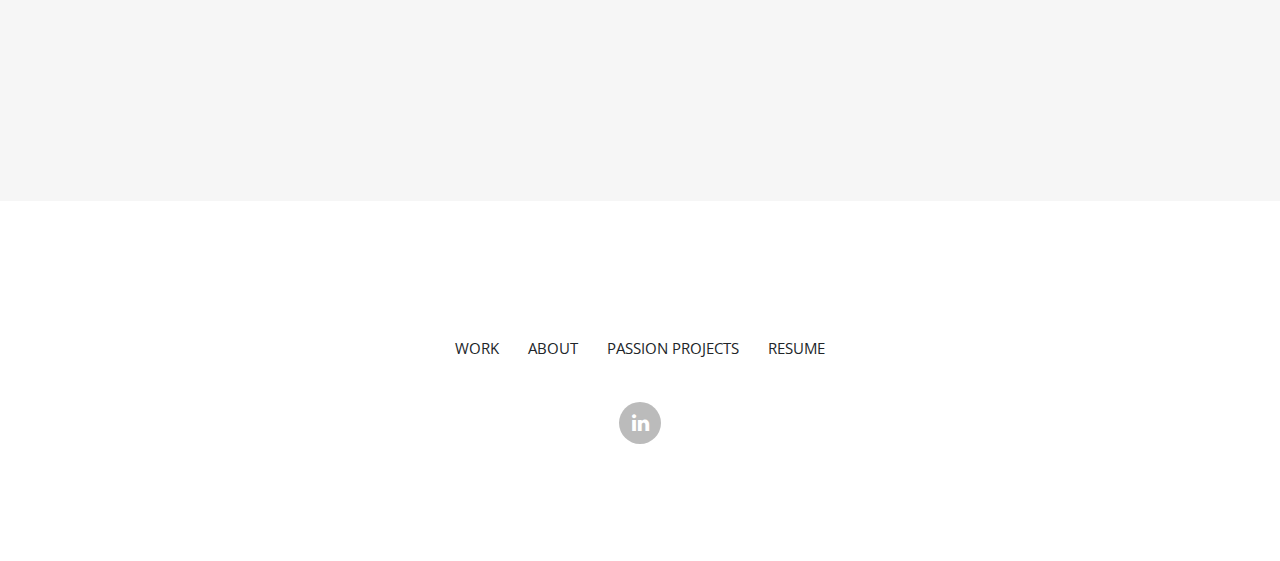
==== commit 696c03c9: "new logo and color change" ====
--- a/index.html
+++ b/index.html
@@ -36,7 +36,7 @@
             	<div class="container">
                 	<!-- logo -->
                     	<h1>
-                        	<a href="index.html" title="Nikitha Koppu"><img src="images/logo.JPG" title="Nikitha Koppu" alt="Nikitha Koppu"/></a>
+                        	<a href="index.html" title="Nikitha Koppu"><img src="images/logo.png" title="Nikitha Koppu" alt="Nikitha Koppu"/></a>
                         </h1>
                     <!-- logo -->
 
--- a/css/style.css
+++ b/css/style.css
@@ -175,11 +175,11 @@
 
 a:focus, img:focus, button:focus, .btn:focus {outline: none;}
 
-::-moz-selection {background-color:#fb5353;color:#fff;text-shadow:none;}
-
-::selection {background-color: #fb5353;color: #fff;text-shadow: none;}
-
-@font-face {font-family: 'Open Sans', sans-serif;}
+::-moz-selection {background-color:#1E90FF;color:#fff;text-shadow:none;}
+
+::selection {background-color: #1E90FF;color: #fff;text-shadow: none;}
+
+@font-face {font-family: 'Josefin Sans', sans-serif;}
 
 /*===== Header ===*/
 
@@ -199,7 +199,7 @@
 
 header[role="header"] nav ul > li > a{ display:block; line-height:72px; color:#404040}
 
-header[role="header"] nav ul > li:hover a,header[role="header"] nav ul > li.nav-active a{ text-decoration:none; color:#fb5353}
+header[role="header"] nav ul > li:hover a,header[role="header"] nav ul > li.nav-active a{ text-decoration:none; color:#1E90FF}
 
 header[role="header"] nav #menu-button {width: 31px;font-size: 0;float: right;height: 19px;position: relative; z-index:70;
 
@@ -239,11 +239,11 @@
 
 main[role="main-home-wrapper"] article[role="pge-title-content"] header,main[role="main-inner-wrapper"] article[role="pge-title-content"] header{ padding-bottom:19px; padding-top:83px}
 
-main[role="main-home-wrapper"] article[role="pge-title-content"] header h2,main[role="main-inner-wrapper"] article[role="pge-title-content"] header h2{ font-size:46px; line-height:53px; color:#404040; font-weight:800}
-
-main[role="main-home-wrapper"] article[role="pge-title-content"] header h2 span,main[role="main-inner-wrapper"] article[role="pge-title-content"] header h2 span{ display:block; font-size:80px; color:#fb5353; padding-bottom:15px}
-
-main[role="main-home-wrapper"] article[role="pge-title-content"] p,main[role="main-inner-wrapper"] article[role="pge-title-content"] p{ font-size:20px; line-height:30px; color:#454545}
+main[role="main-home-wrapper"] article[role="pge-title-content"] header h2,main[role="main-inner-wrapper"] article[role="pge-title-content"] header h2{ font-size:46px; line-height:53px; color:#212529; font-weight:800}
+
+main[role="main-home-wrapper"] article[role="pge-title-content"] header h2 span,main[role="main-inner-wrapper"] article[role="pge-title-content"] header h2 span{ display:block; font-size:80px; color:#212529; padding-bottom:15px}
+
+main[role="main-home-wrapper"] article[role="pge-title-content"] p,main[role="main-inner-wrapper"] article[role="pge-title-content"] p{ font-size:20px; line-height:30px; color:#212529}
 
 /*===== footer ===*/
 
@@ -257,9 +257,9 @@
 
 footer[role="footer"] nav > ul > li{ display: inline-block; text-transform:uppercase; font-size:15px; margin:0 13px}
 
-footer[role="footer"] nav > ul > li > a{ color:#9d9d9d}
-
-footer[role="footer"] nav > ul > li:hover a{ text-decoration:none; color:#fb5353}
+footer[role="footer"] nav > ul > li > a{ color:#212529}
+
+footer[role="footer"] nav > ul > li:hover a{ text-decoration:none; color:#1E90FF}
 
 footer[role="footer"] ul[role="social-icons"]{ padding:0; margin:0; text-align:center; padding-bottom:40px;}
 
@@ -267,13 +267,13 @@
 
 footer[role="footer"] ul[role="social-icons"] > li > a{ display:block; width:42px; height:42px; background-color:#bbbbbb; color:#FFF; line-height:42px; font-size:20px; border-radius:100%; text-align:center}
 
-footer[role="footer"] ul[role="social-icons"] > li:hover a{ background-color:#fb5353}
-
-footer[role="footer"] .copy-right{ text-align:center; display:block; font-size:12px; line-height:13px; color:#9c9c9c}
+footer[role="footer"] ul[role="social-icons"] > li:hover a{ background-color:#1E90FF}
+
+footer[role="footer"] .copy-right{ text-align:center; display:block; font-size:12px; line-height:13px; color:#212529}
 
 /*===== About ===*/
 
-main[role="main-inner-wrapper"] .about-content{ background-color:#fb5353; padding-top:57px; padding-left:70px; padding-right:67px; padding-bottom:58px}
+main[role="main-inner-wrapper"] .about-content{ background-color:#1E90FF; padding-top:57px; padding-left:70px; padding-right:67px; padding-bottom:58px}
 
 main[role="main-inner-wrapper"] .about-content p{ font-size:17px; line-height:30px; color:#FFF; padding-bottom:20px}
 
@@ -283,13 +283,13 @@
 
 main[role="main-inner-wrapper"] .thumbnails-pan section figure,main[role="main-inner-wrapper"] .thumbnails-pan section figure, img,main[role="main-inner-wrapper"] .thumbnails-pan section figure figcaption,section.blog-content figure,section.blog-content figure img,section.blog-content  article{transition-delay: 0s;transition-duration: 0.6s;transition-property: all;transition-timing-function: ease;}
 
-main[role="main-inner-wrapper"] .thumbnails-pan section figure figcaption{ position:absolute; bottom:-50%; left:0; right:0; background-color:#fb5353; margin:0 69px; text-align:center; color:#FFF; padding-top:16px; padding-bottom:27px}
-
-main[role="main-inner-wrapper"] .thumbnails-pan section figure figcaption h3{ font-size:21px; line-height:22px; font-weight:300}
+main[role="main-inner-wrapper"] .thumbnails-pan section figure figcaption{ position:absolute; bottom:-50%; left:0; right:0; background-color:#1E90FF; margin:0 69px; text-align:center; color:#FFF; padding-top:16px; padding-bottom:27px}
+
+main[role="main-inner-wrapper"] .thumbnails-pan section figure figcaption h3{ font-size:21px; line-height:22px; font-weight:400}
 
 main[role="main-inner-wrapper"] .thumbnails-pan section figure figcaption h5{ text-transform:uppercase; font-size:13px; line-height:14px; font-weight:bold}
 
-main[role="main-inner-wrapper"] .thumbnails-pan section figure:hover,section.blog-content:hover article{ background-color:#fb5353; color:#FFF}
+main[role="main-inner-wrapper"] .thumbnails-pan section figure:hover,section.blog-content:hover article{ background-color:#1E90FF; color:#FFF}
 
 main[role="main-inner-wrapper"] .thumbnails-pan section figure:hover img,section.blog-content:hover figure img{-webkit-transform: scale3d(1.08,1.08,2);transform: scale3d(1.08,1.08,2); opacity:0.5}
 
@@ -303,7 +303,7 @@
 
 section.blog-content figure{ overflow:hidden; position:relative;background-color: rgba(255,255,255,0.4); cursor:pointer}
 
-section.blog-content figure .post-date{ text-align:center; color:#FFF; font-weight:800; font-size:14px; line-height:18px; text-transform:uppercase; display:block; background-color:#fb5353; width:130px; height:130px; position:absolute; left:0; top:0; padding-top:41px; z-index:50}
+section.blog-content figure .post-date{ text-align:center; color:#FFF; font-weight:800; font-size:14px; line-height:18px; text-transform:uppercase; display:block; background-color:#1E90FF; width:130px; height:130px; position:absolute; left:0; top:0; padding-top:41px; z-index:50}
 
 section.blog-content figure .post-date span{ font-size:50px; line-height:35px; display:block}
 
@@ -315,9 +315,9 @@
 
 article[role="pge-title-content"].contact-header{ padding-bottom:218px}
 
-article[role="pge-title-content"].contact-header p a{ color:#343434; padding-right:34px}
-
-article[role="pge-title-content"].contact-header p a:hover{color:#fb5353; text-decoration:none}
+article[role="pge-title-content"].contact-header p a{ color:#212529; padding-right:34px}
+
+article[role="pge-title-content"].contact-header p a:hover{color:#1E90FF; text-decoration:none}
 
 .demo-wrapper {width: 100%;margin: 0 auto;height:499px;}
 
@@ -343,25 +343,25 @@
 
 .contat-from-wrapper textarea{ border-bottom:1px solid #bbbbbb; border-left:none; border-right:none; border-top:none; height:77px; margin-top:56px}
 
-.contat-from-wrapper input[type="submit"]{ display:block; border:none; outline:none; width:200px; line-height:60px; text-transform:uppercase; font-size:21px; color:#FFF; font-weight:800; letter-spacing:2px; background-color:#e84d49; margin:41px auto; margin-bottom:0}
-
-.contat-from-wrapper input[type="submit"]:hover{background-color:#f8524e}
+.contat-from-wrapper input[type="submit"]{ display:block; border:none; outline:none; width:200px; line-height:60px; text-transform:uppercase; font-size:21px; color:#FFF; font-weight:800; letter-spacing:2px; background-color:#1E90FF; margin:41px auto; margin-bottom:0}
+
+.contat-from-wrapper input[type="submit"]:hover{background-color:#1E90FF}
 
 /*== Work Details ==*/
 
 .work-details,.blog-details{ padding:0 69px; margin-top:73px}
 
-.work-details header h2{ color:#343434; font-size:36px; font-weight:800}
-
-.work-details header a{ display:inline-block; color:#fb5353; font-size:18px;font-weight:800;padding-top:3px}
+.work-details header h2{ color:#212529; font-size:36px; font-weight:800}
+
+.work-details header a{ display:inline-block; color:#1E90FF; font-size:18px;font-weight:800;padding-top:3px}
 
 .work-details header a i{ color:#0d0d0d; padding-left:10px}
 
 .work-details header a:hover{ color:#0d0d0d; text-decoration:none}
 
-.work-details header a:hover i{ color:#fb5353}
-
-.work-details p{ font-size:16px; color:#666666; line-height:30px; margin-bottom:20px; font-weight:300}
+.work-details header a:hover i{ color:#1E90FF}
+
+.work-details p{ font-size:16px; color:#212529; line-height:30px; margin-bottom:20px; font-weight:400}
 
 .work-details p strong{ font-weight:800}
 
@@ -375,13 +375,13 @@
 
 .bog-header h3,.comments-pan h3,.commentys-form h4{ color:#404040;font-weight:800; padding-bottom:24px; display:block}
 
-.bog-header h3 span{ color:#fb5353}
+.bog-header h3 span{ color:#1E90FF}
 
 .bog-header h2{ font-size:36px; font-weight:normal}
 
 .blog-details .enter-content{ margin-top:62px}
 
-.blog-details .enter-content p{ font-size:16px; line-height:30px; font-weight:300; margin-bottom:23px}
+.blog-details .enter-content p{ font-size:16px; line-height:30px; font-weight:400; margin-bottom:23px}
 
 .comments-pan{border-top:2px solid #dedede; padding-top:15px}
 
@@ -399,7 +399,7 @@
 
 .comments-reply li section h4{font-weight:800; color:#404040; font-size:21px; margin-bottom:6px; margin-top:0}
 
-.comments-reply li section h4 a{ font-size:16px; color:#fb5353;font-weight:400; display:inline-block; padding-left:20px}
+.comments-reply li section h4 a{ font-size:16px; color:#1E90FF;font-weight:400; display:inline-block; padding-left:20px}
 
 .reply-pan{ clear:both; display:block; margin-left:100px;padding-top:39px }
 
@@ -415,7 +415,7 @@
 
 .commentys-form input[type="text"]:focus,.commentys-form input[type="email"]:focus,.commentys-form input[type="url"]:focus,.commentys-form textarea:focus{ border-bottom-color:#000}
 
-.commentys-form input[type="button"]{ padding:0 36px; text-transform:uppercase; display:inline-block; font-size:21px; line-height:60px; color:#FFF; font-weight: bold; text-align:center; border:none; outline:none; background-color:#fb5353; margin-top:50px}
-
-.commentys-form input[type="button"]:hover{ background-color:#ff5c5c}
-
+.commentys-form input[type="button"]{ padding:0 36px; text-transform:uppercase; display:inline-block; font-size:21px; line-height:60px; color:#FFF; font-weight: bold; text-align:center; border:none; outline:none; background-color:#1E90FF; margin-top:50px}
+
+.commentys-form input[type="button"]:hover{ background-color:#1E90FF}
+
